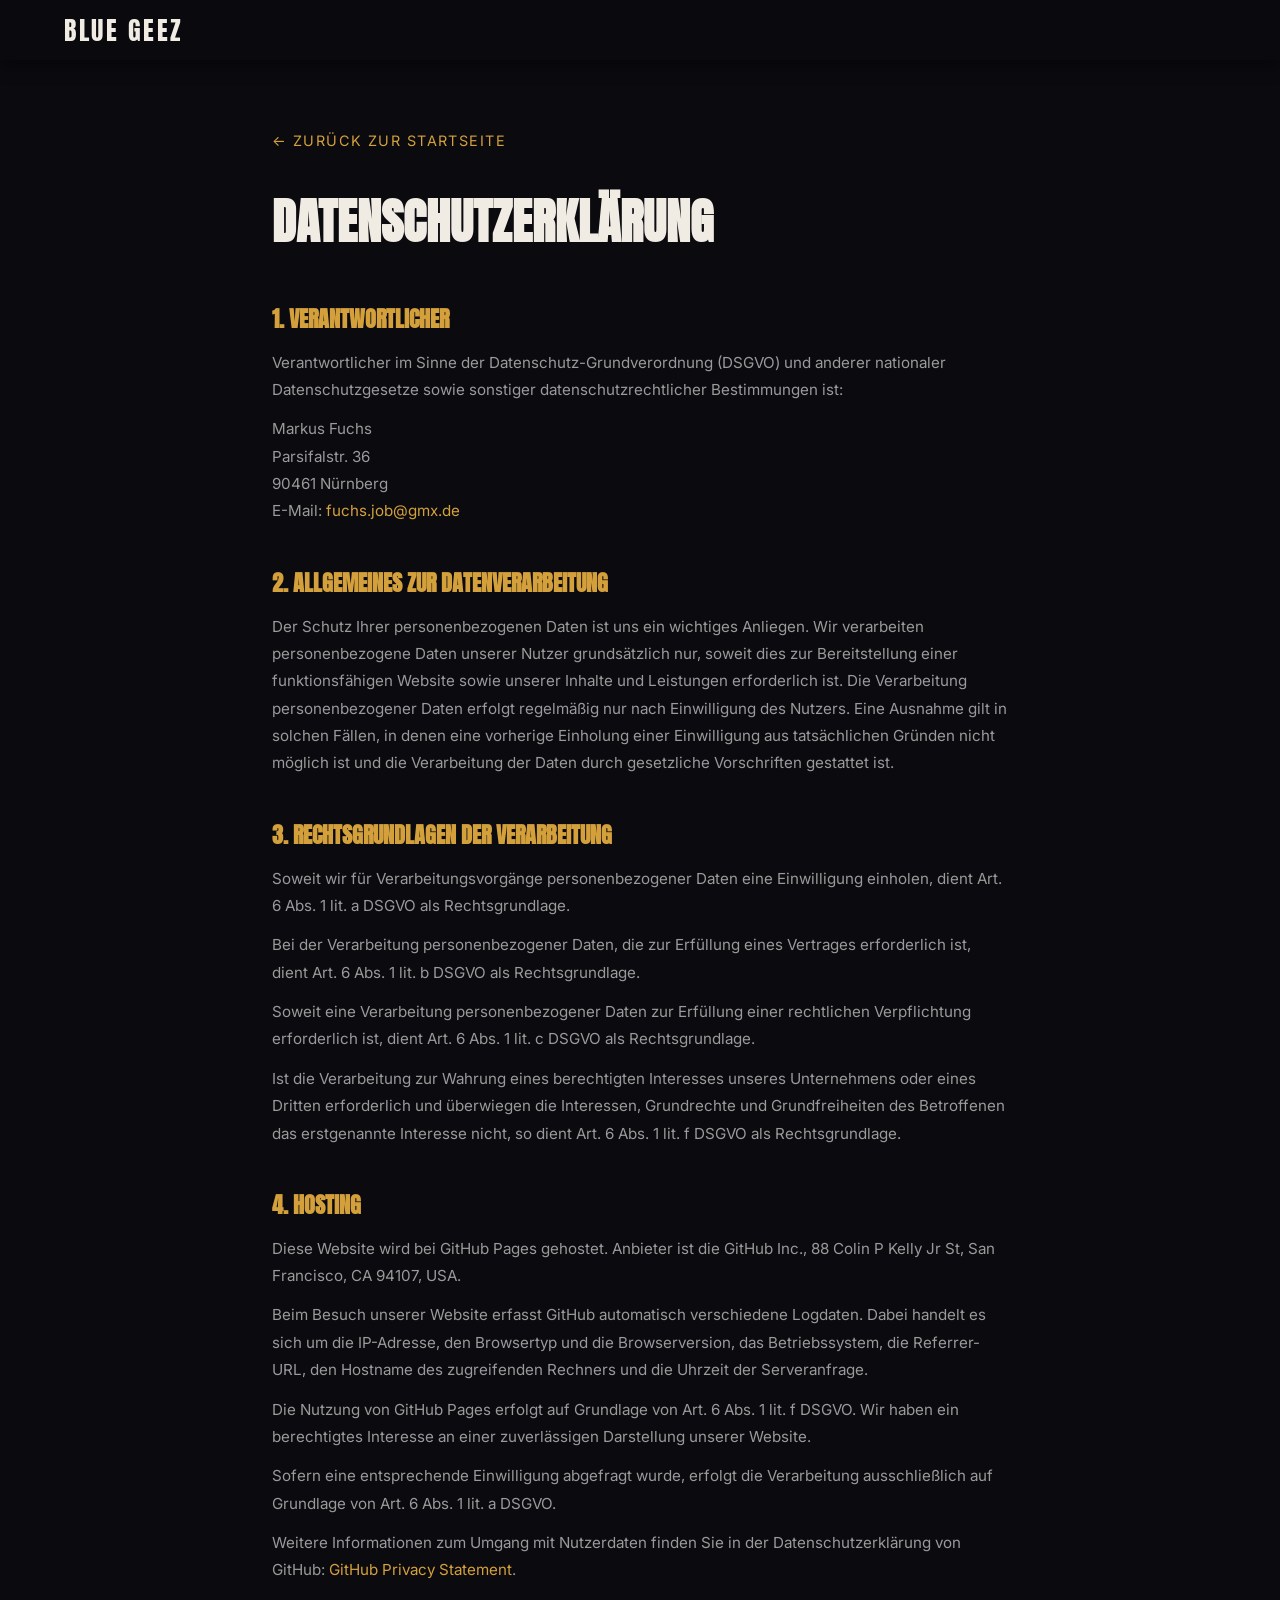
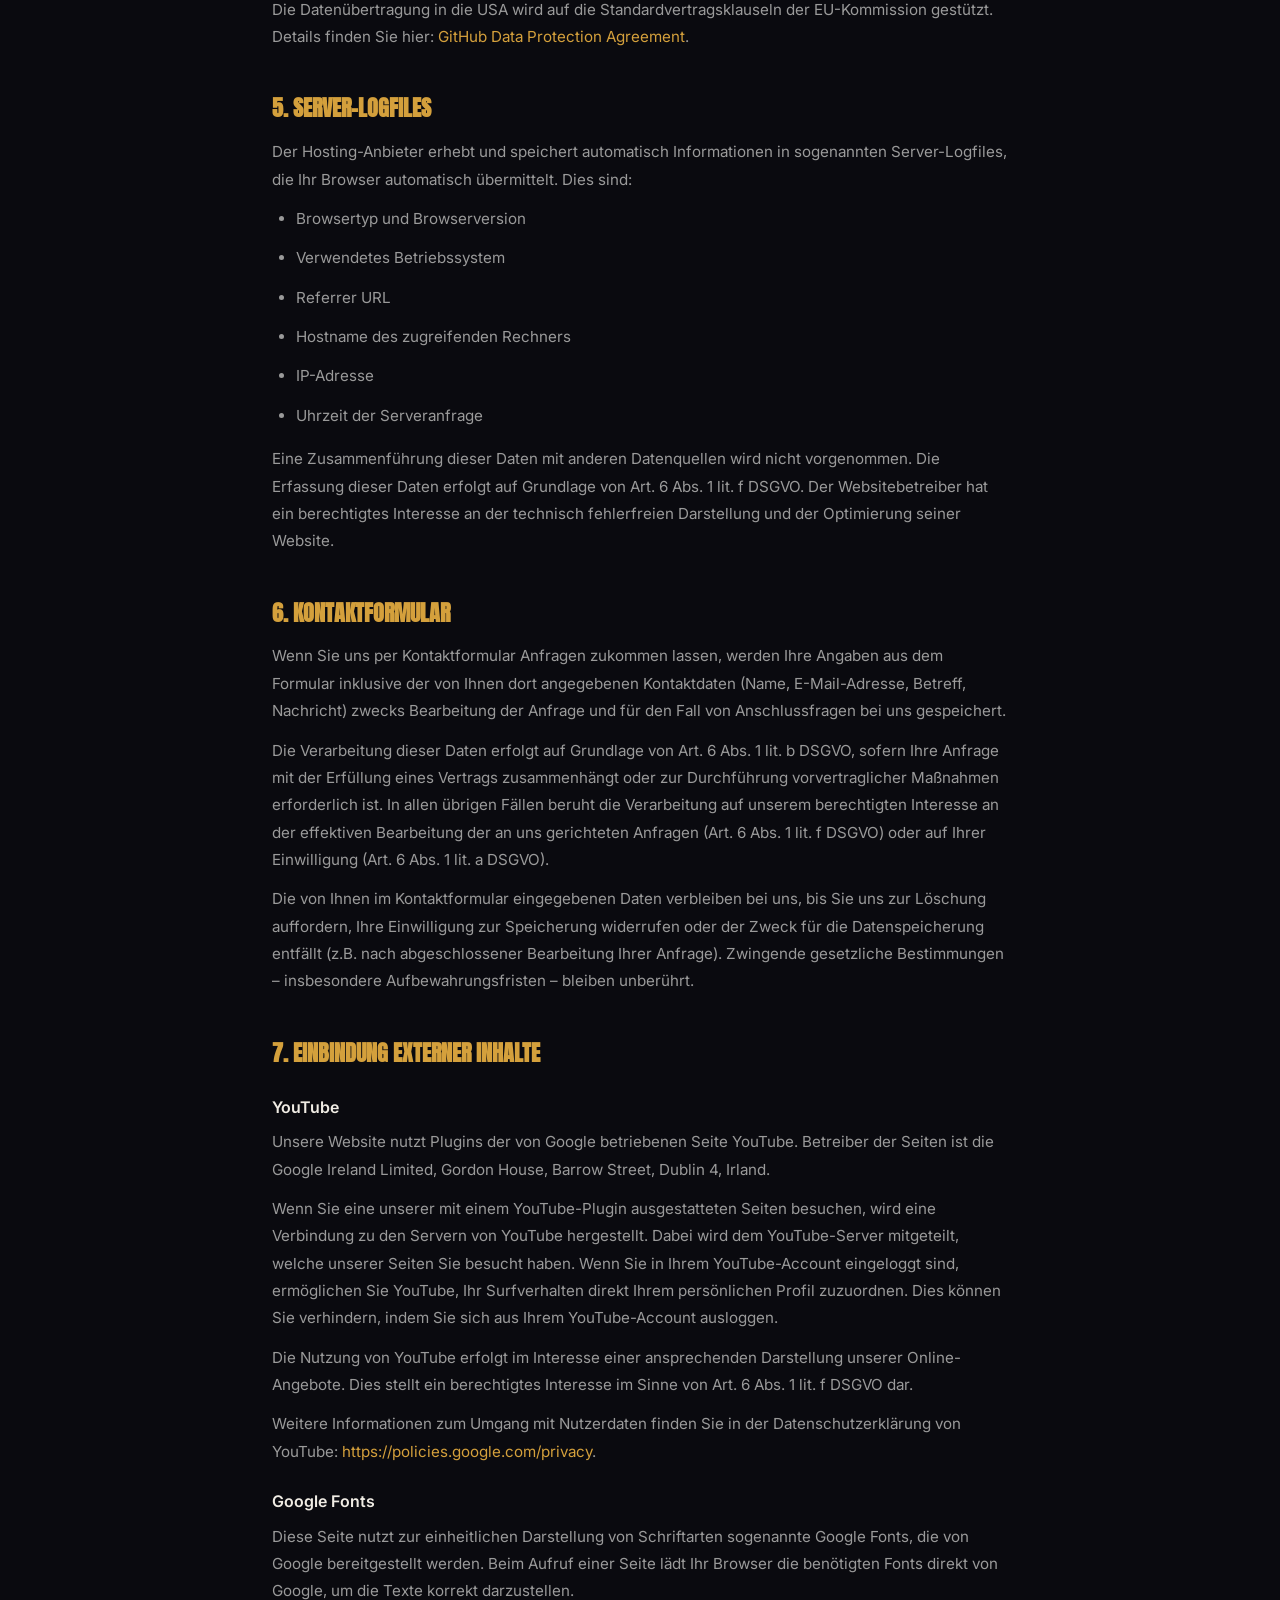
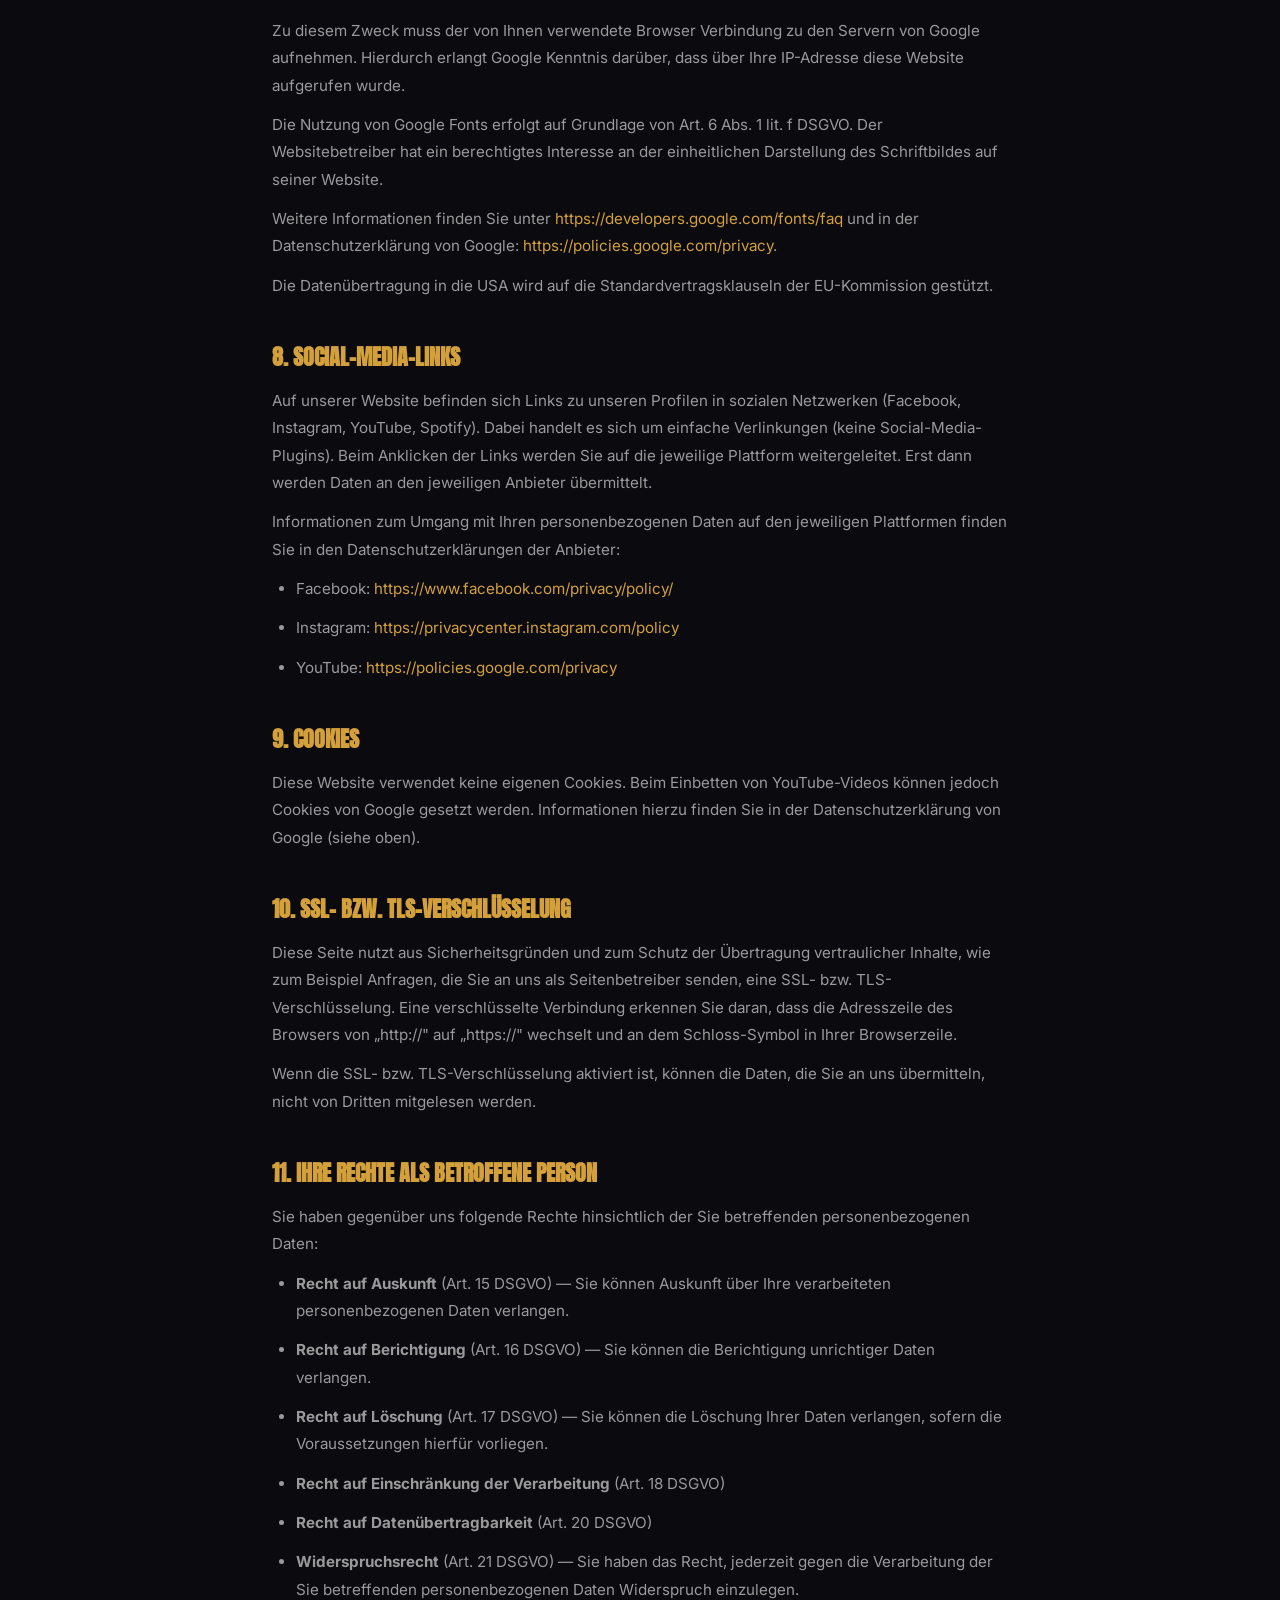
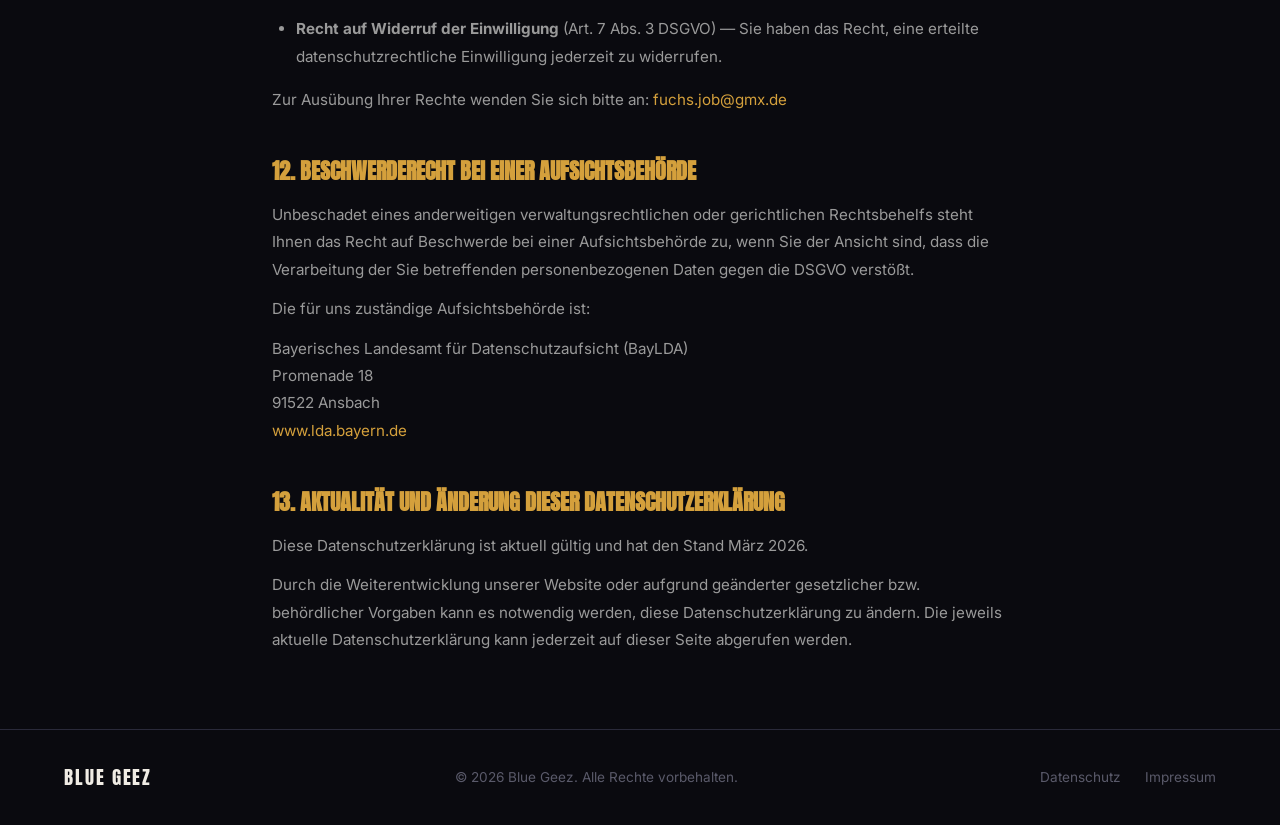
==== datenschutz.html @ 655c5ae4 "Blue Geez - Band Website" ====
<!DOCTYPE html>
<html lang="de">
<head>
  <meta charset="UTF-8">
  <meta name="viewport" content="width=device-width, initial-scale=1.0">
  <title>Datenschutzerklärung — Blue Geez</title>
  <meta name="robots" content="noindex, nofollow">
  <link rel="preconnect" href="https://fonts.googleapis.com">
  <link rel="preconnect" href="https://fonts.gstatic.com" crossorigin>
  <link href="https://fonts.googleapis.com/css2?family=Anton&family=Inter:wght@400;500;600&display=swap" rel="stylesheet">
  <link rel="stylesheet" href="styles.css">
  <style>
    .legal-content { max-width: 800px; margin: 0 auto; padding: 8rem 2rem 4rem; }
    .legal-content h1 { font-family: var(--font-display); font-size: 3rem; text-transform: uppercase; margin-bottom: 2rem; }
    .legal-content h2 { font-family: var(--font-display); font-size: 1.4rem; text-transform: uppercase; margin-top: 2.5rem; margin-bottom: 0.75rem; color: var(--accent); }
    .legal-content h3 { font-size: 1rem; font-weight: 600; margin-top: 1.5rem; margin-bottom: 0.5rem; }
    .legal-content p, .legal-content li { color: var(--text-secondary); line-height: 1.8; margin-bottom: 0.75rem; font-size: 0.95rem; }
    .legal-content a { color: var(--accent); }
    .legal-content ul { padding-left: 1.5rem; margin-bottom: 1rem; }
    .legal-back { display: inline-block; margin-bottom: 2rem; color: var(--text-secondary); font-size: 0.9rem; text-transform: uppercase; letter-spacing: 0.1em; }
    .legal-back:hover { color: var(--accent); }
  </style>
</head>
<body>

  <nav id="navbar" class="scrolled">
    <div class="nav-container">
      <a href="index.html#hero" class="nav-logo">BLUE GEEZ</a>
    </div>
  </nav>

  <div class="legal-content">
    <a href="index.html" class="legal-back">&larr; Zurück zur Startseite</a>

    <h1>Datenschutzerklärung</h1>

    <!-- 1. Verantwortlicher -->
    <h2>1. Verantwortlicher</h2>
    <p>Verantwortlicher im Sinne der Datenschutz-Grundverordnung (DSGVO) und anderer nationaler Datenschutzgesetze sowie sonstiger datenschutzrechtlicher Bestimmungen ist:</p>
    <p>
      Markus Fuchs<br>
      Parsifalstr. 36<br>
      90461 Nürnberg<br>
      E-Mail: <a href="mailto:fuchs.job@gmx.de">fuchs.job@gmx.de</a>
    </p>

    <!-- 2. Allgemeines zur Datenverarbeitung -->
    <h2>2. Allgemeines zur Datenverarbeitung</h2>
    <p>Der Schutz Ihrer personenbezogenen Daten ist uns ein wichtiges Anliegen. Wir verarbeiten personenbezogene Daten unserer Nutzer grundsätzlich nur, soweit dies zur Bereitstellung einer funktionsfähigen Website sowie unserer Inhalte und Leistungen erforderlich ist. Die Verarbeitung personenbezogener Daten erfolgt regelmäßig nur nach Einwilligung des Nutzers. Eine Ausnahme gilt in solchen Fällen, in denen eine vorherige Einholung einer Einwilligung aus tatsächlichen Gründen nicht möglich ist und die Verarbeitung der Daten durch gesetzliche Vorschriften gestattet ist.</p>

    <!-- 3. Rechtsgrundlagen -->
    <h2>3. Rechtsgrundlagen der Verarbeitung</h2>
    <p>Soweit wir für Verarbeitungsvorgänge personenbezogener Daten eine Einwilligung einholen, dient Art. 6 Abs. 1 lit. a DSGVO als Rechtsgrundlage.</p>
    <p>Bei der Verarbeitung personenbezogener Daten, die zur Erfüllung eines Vertrages erforderlich ist, dient Art. 6 Abs. 1 lit. b DSGVO als Rechtsgrundlage.</p>
    <p>Soweit eine Verarbeitung personenbezogener Daten zur Erfüllung einer rechtlichen Verpflichtung erforderlich ist, dient Art. 6 Abs. 1 lit. c DSGVO als Rechtsgrundlage.</p>
    <p>Ist die Verarbeitung zur Wahrung eines berechtigten Interesses unseres Unternehmens oder eines Dritten erforderlich und überwiegen die Interessen, Grundrechte und Grundfreiheiten des Betroffenen das erstgenannte Interesse nicht, so dient Art. 6 Abs. 1 lit. f DSGVO als Rechtsgrundlage.</p>

    <!-- 4. Hosting -->
    <h2>4. Hosting</h2>
    <p>Diese Website wird bei GitHub Pages gehostet. Anbieter ist die GitHub Inc., 88 Colin P Kelly Jr St, San Francisco, CA 94107, USA.</p>
    <p>Beim Besuch unserer Website erfasst GitHub automatisch verschiedene Logdaten. Dabei handelt es sich um die IP-Adresse, den Browsertyp und die Browserversion, das Betriebssystem, die Referrer-URL, den Hostname des zugreifenden Rechners und die Uhrzeit der Serveranfrage.</p>
    <p>Die Nutzung von GitHub Pages erfolgt auf Grundlage von Art. 6 Abs. 1 lit. f DSGVO. Wir haben ein berechtigtes Interesse an einer zuverlässigen Darstellung unserer Website.</p>
    <p>Sofern eine entsprechende Einwilligung abgefragt wurde, erfolgt die Verarbeitung ausschließlich auf Grundlage von Art. 6 Abs. 1 lit. a DSGVO.</p>
    <p>Weitere Informationen zum Umgang mit Nutzerdaten finden Sie in der Datenschutzerklärung von GitHub: <a href="https://docs.github.com/de/site-policy/privacy-policies/github-general-privacy-statement" target="_blank" rel="noopener">GitHub Privacy Statement</a>.</p>
    <p>Die Datenübertragung in die USA wird auf die Standardvertragsklauseln der EU-Kommission gestützt. Details finden Sie hier: <a href="https://docs.github.com/de/site-policy/privacy-policies/github-data-protection-agreement" target="_blank" rel="noopener">GitHub Data Protection Agreement</a>.</p>

    <!-- 5. Zugriffsdaten / Server-Logfiles -->
    <h2>5. Server-Logfiles</h2>
    <p>Der Hosting-Anbieter erhebt und speichert automatisch Informationen in sogenannten Server-Logfiles, die Ihr Browser automatisch übermittelt. Dies sind:</p>
    <ul>
      <li>Browsertyp und Browserversion</li>
      <li>Verwendetes Betriebssystem</li>
      <li>Referrer URL</li>
      <li>Hostname des zugreifenden Rechners</li>
      <li>IP-Adresse</li>
      <li>Uhrzeit der Serveranfrage</li>
    </ul>
    <p>Eine Zusammenführung dieser Daten mit anderen Datenquellen wird nicht vorgenommen. Die Erfassung dieser Daten erfolgt auf Grundlage von Art. 6 Abs. 1 lit. f DSGVO. Der Websitebetreiber hat ein berechtigtes Interesse an der technisch fehlerfreien Darstellung und der Optimierung seiner Website.</p>

    <!-- 6. Kontaktformular -->
    <h2>6. Kontaktformular</h2>
    <p>Wenn Sie uns per Kontaktformular Anfragen zukommen lassen, werden Ihre Angaben aus dem Formular inklusive der von Ihnen dort angegebenen Kontaktdaten (Name, E-Mail-Adresse, Betreff, Nachricht) zwecks Bearbeitung der Anfrage und für den Fall von Anschlussfragen bei uns gespeichert.</p>
    <p>Die Verarbeitung dieser Daten erfolgt auf Grundlage von Art. 6 Abs. 1 lit. b DSGVO, sofern Ihre Anfrage mit der Erfüllung eines Vertrags zusammenhängt oder zur Durchführung vorvertraglicher Maßnahmen erforderlich ist. In allen übrigen Fällen beruht die Verarbeitung auf unserem berechtigten Interesse an der effektiven Bearbeitung der an uns gerichteten Anfragen (Art. 6 Abs. 1 lit. f DSGVO) oder auf Ihrer Einwilligung (Art. 6 Abs. 1 lit. a DSGVO).</p>
    <p>Die von Ihnen im Kontaktformular eingegebenen Daten verbleiben bei uns, bis Sie uns zur Löschung auffordern, Ihre Einwilligung zur Speicherung widerrufen oder der Zweck für die Datenspeicherung entfällt (z.B. nach abgeschlossener Bearbeitung Ihrer Anfrage). Zwingende gesetzliche Bestimmungen – insbesondere Aufbewahrungsfristen – bleiben unberührt.</p>

    <!-- 7. Externe Inhalte -->
    <h2>7. Einbindung externer Inhalte</h2>

    <h3>YouTube</h3>
    <p>Unsere Website nutzt Plugins der von Google betriebenen Seite YouTube. Betreiber der Seiten ist die Google Ireland Limited, Gordon House, Barrow Street, Dublin 4, Irland.</p>
    <p>Wenn Sie eine unserer mit einem YouTube-Plugin ausgestatteten Seiten besuchen, wird eine Verbindung zu den Servern von YouTube hergestellt. Dabei wird dem YouTube-Server mitgeteilt, welche unserer Seiten Sie besucht haben. Wenn Sie in Ihrem YouTube-Account eingeloggt sind, ermöglichen Sie YouTube, Ihr Surfverhalten direkt Ihrem persönlichen Profil zuzuordnen. Dies können Sie verhindern, indem Sie sich aus Ihrem YouTube-Account ausloggen.</p>
    <p>Die Nutzung von YouTube erfolgt im Interesse einer ansprechenden Darstellung unserer Online-Angebote. Dies stellt ein berechtigtes Interesse im Sinne von Art. 6 Abs. 1 lit. f DSGVO dar.</p>
    <p>Weitere Informationen zum Umgang mit Nutzerdaten finden Sie in der Datenschutzerklärung von YouTube: <a href="https://policies.google.com/privacy" target="_blank" rel="noopener">https://policies.google.com/privacy</a>.</p>

    <h3>Google Fonts</h3>
    <p>Diese Seite nutzt zur einheitlichen Darstellung von Schriftarten sogenannte Google Fonts, die von Google bereitgestellt werden. Beim Aufruf einer Seite lädt Ihr Browser die benötigten Fonts direkt von Google, um die Texte korrekt darzustellen.</p>
    <p>Zu diesem Zweck muss der von Ihnen verwendete Browser Verbindung zu den Servern von Google aufnehmen. Hierdurch erlangt Google Kenntnis darüber, dass über Ihre IP-Adresse diese Website aufgerufen wurde.</p>
    <p>Die Nutzung von Google Fonts erfolgt auf Grundlage von Art. 6 Abs. 1 lit. f DSGVO. Der Websitebetreiber hat ein berechtigtes Interesse an der einheitlichen Darstellung des Schriftbildes auf seiner Website.</p>
    <p>Weitere Informationen finden Sie unter <a href="https://developers.google.com/fonts/faq" target="_blank" rel="noopener">https://developers.google.com/fonts/faq</a> und in der Datenschutzerklärung von Google: <a href="https://policies.google.com/privacy" target="_blank" rel="noopener">https://policies.google.com/privacy</a>.</p>
    <p>Die Datenübertragung in die USA wird auf die Standardvertragsklauseln der EU-Kommission gestützt.</p>

    <!-- 8. Social Media Links -->
    <h2>8. Social-Media-Links</h2>
    <p>Auf unserer Website befinden sich Links zu unseren Profilen in sozialen Netzwerken (Facebook, Instagram, YouTube, Spotify). Dabei handelt es sich um einfache Verlinkungen (keine Social-Media-Plugins). Beim Anklicken der Links werden Sie auf die jeweilige Plattform weitergeleitet. Erst dann werden Daten an den jeweiligen Anbieter übermittelt.</p>
    <p>Informationen zum Umgang mit Ihren personenbezogenen Daten auf den jeweiligen Plattformen finden Sie in den Datenschutzerklärungen der Anbieter:</p>
    <ul>
      <li>Facebook: <a href="https://www.facebook.com/privacy/policy/" target="_blank" rel="noopener">https://www.facebook.com/privacy/policy/</a></li>
      <li>Instagram: <a href="https://privacycenter.instagram.com/policy" target="_blank" rel="noopener">https://privacycenter.instagram.com/policy</a></li>
      <li>YouTube: <a href="https://policies.google.com/privacy" target="_blank" rel="noopener">https://policies.google.com/privacy</a></li>

    </ul>

    <!-- 9. Cookies -->
    <h2>9. Cookies</h2>
    <p>Diese Website verwendet keine eigenen Cookies. Beim Einbetten von YouTube-Videos können jedoch Cookies von Google gesetzt werden. Informationen hierzu finden Sie in der Datenschutzerklärung von Google (siehe oben).</p>

    <!-- 10. SSL/TLS-Verschlüsselung -->
    <h2>10. SSL- bzw. TLS-Verschlüsselung</h2>
    <p>Diese Seite nutzt aus Sicherheitsgründen und zum Schutz der Übertragung vertraulicher Inhalte, wie zum Beispiel Anfragen, die Sie an uns als Seitenbetreiber senden, eine SSL- bzw. TLS-Verschlüsselung. Eine verschlüsselte Verbindung erkennen Sie daran, dass die Adresszeile des Browsers von „http://" auf „https://" wechselt und an dem Schloss-Symbol in Ihrer Browserzeile.</p>
    <p>Wenn die SSL- bzw. TLS-Verschlüsselung aktiviert ist, können die Daten, die Sie an uns übermitteln, nicht von Dritten mitgelesen werden.</p>

    <!-- 11. Betroffenenrechte -->
    <h2>11. Ihre Rechte als betroffene Person</h2>
    <p>Sie haben gegenüber uns folgende Rechte hinsichtlich der Sie betreffenden personenbezogenen Daten:</p>
    <ul>
      <li><strong>Recht auf Auskunft</strong> (Art. 15 DSGVO) — Sie können Auskunft über Ihre verarbeiteten personenbezogenen Daten verlangen.</li>
      <li><strong>Recht auf Berichtigung</strong> (Art. 16 DSGVO) — Sie können die Berichtigung unrichtiger Daten verlangen.</li>
      <li><strong>Recht auf Löschung</strong> (Art. 17 DSGVO) — Sie können die Löschung Ihrer Daten verlangen, sofern die Voraussetzungen hierfür vorliegen.</li>
      <li><strong>Recht auf Einschränkung der Verarbeitung</strong> (Art. 18 DSGVO)</li>
      <li><strong>Recht auf Datenübertragbarkeit</strong> (Art. 20 DSGVO)</li>
      <li><strong>Widerspruchsrecht</strong> (Art. 21 DSGVO) — Sie haben das Recht, jederzeit gegen die Verarbeitung der Sie betreffenden personenbezogenen Daten Widerspruch einzulegen.</li>
      <li><strong>Recht auf Widerruf der Einwilligung</strong> (Art. 7 Abs. 3 DSGVO) — Sie haben das Recht, eine erteilte datenschutzrechtliche Einwilligung jederzeit zu widerrufen.</li>
    </ul>
    <p>Zur Ausübung Ihrer Rechte wenden Sie sich bitte an: <a href="mailto:fuchs.job@gmx.de">fuchs.job@gmx.de</a></p>

    <!-- 12. Beschwerderecht -->
    <h2>12. Beschwerderecht bei einer Aufsichtsbehörde</h2>
    <p>Unbeschadet eines anderweitigen verwaltungsrechtlichen oder gerichtlichen Rechtsbehelfs steht Ihnen das Recht auf Beschwerde bei einer Aufsichtsbehörde zu, wenn Sie der Ansicht sind, dass die Verarbeitung der Sie betreffenden personenbezogenen Daten gegen die DSGVO verstößt.</p>
    <p>Die für uns zuständige Aufsichtsbehörde ist:</p>
    <p>
      Bayerisches Landesamt für Datenschutzaufsicht (BayLDA)<br>
      Promenade 18<br>
      91522 Ansbach<br>
      <a href="https://www.lda.bayern.de" target="_blank" rel="noopener">www.lda.bayern.de</a>
    </p>

    <!-- 13. Aktualität -->
    <h2>13. Aktualität und Änderung dieser Datenschutzerklärung</h2>
    <p>Diese Datenschutzerklärung ist aktuell gültig und hat den Stand März 2026.</p>
    <p>Durch die Weiterentwicklung unserer Website oder aufgrund geänderter gesetzlicher bzw. behördlicher Vorgaben kann es notwendig werden, diese Datenschutzerklärung zu ändern. Die jeweils aktuelle Datenschutzerklärung kann jederzeit auf dieser Seite abgerufen werden.</p>
  </div>

  <footer id="footer">
    <div class="container">
      <div class="footer-content">
        <p class="footer-logo">BLUE GEEZ</p>
        <p class="footer-copy">&copy; 2026 Blue Geez. Alle Rechte vorbehalten.</p>
        <div class="footer-links">
          <a href="datenschutz.html">Datenschutz</a>
          <a href="impressum.html">Impressum</a>
        </div>
      </div>
    </div>
  </footer>

</body>
</html>
---- styles.css ----
/* ============================================
   BLUE GEEZ — Band Website Styles
   Indie Punk Rock Blues Aesthetic
   ============================================ */

/* ---------- CSS Custom Properties ---------- */
:root {
  --bg-primary: #0a0a0f;
  --bg-secondary: #111118;
  --bg-card: #16161f;
  --bg-card-hover: #1c1c28;
  --text-primary: #f0ece4;
  --text-secondary: #9a9a9a;
  --text-muted: #5a5a6a;
  --accent: #d4a03c;
  --accent-hover: #e8b44e;
  --accent-dark: #a67c2e;
  --red: #c0392b;
  --border: #2a2a3a;
  --font-display: 'Anton', sans-serif;
  --font-body: 'Inter', system-ui, sans-serif;
  --radius: 4px;
  --transition: 0.3s ease;
}

/* ---------- Reset & Base ---------- */
*,
*::before,
*::after {
  margin: 0;
  padding: 0;
  box-sizing: border-box;
}

html {
  scroll-behavior: smooth;
  scroll-padding-top: 70px;
}

body {
  font-family: var(--font-body);
  background: var(--bg-primary);
  color: var(--text-primary);
  line-height: 1.6;
  overflow-x: hidden;
  -webkit-font-smoothing: antialiased;
}

a {
  color: var(--accent);
  text-decoration: none;
  transition: color var(--transition);
}

a:hover {
  color: var(--accent-hover);
}

img {
  max-width: 100%;
  display: block;
}

.container {
  width: 90%;
  max-width: 1200px;
  margin: 0 auto;
}

/* ---------- Section Titles ---------- */
.section-title {
  font-family: var(--font-display);
  font-size: clamp(2.5rem, 6vw, 4rem);
  text-transform: uppercase;
  letter-spacing: 0.05em;
  margin-bottom: 0.25em;
  position: relative;
  display: inline-block;
}

.section-title::after {
  content: '';
  position: absolute;
  bottom: -4px;
  left: 0;
  width: 60px;
  height: 4px;
  background: var(--accent);
}

.section-subtitle {
  color: var(--text-secondary);
  font-size: 1.1rem;
  margin-bottom: 3rem;
}

section {
  padding: 6rem 0;
}

section:nth-child(even) {
  background: var(--bg-secondary);
}

/* ============================================
   NAVBAR
   ============================================ */
#navbar {
  position: fixed;
  top: 0;
  left: 0;
  width: 100%;
  z-index: 1000;
  padding: 1rem 0;
  transition: background var(--transition), padding var(--transition),
              box-shadow var(--transition);
}

#navbar.scrolled {
  background: rgba(10, 10, 15, 0.95);
  backdrop-filter: blur(10px);
  padding: 0.6rem 0;
  box-shadow: 0 2px 20px rgba(0, 0, 0, 0.5);
}

.nav-container {
  width: 90%;
  max-width: 1200px;
  margin: 0 auto;
  display: flex;
  align-items: center;
  justify-content: space-between;
}

.nav-logo {
  font-family: var(--font-display);
  font-size: 1.6rem;
  color: var(--text-primary) !important;
  letter-spacing: 0.1em;
  text-transform: uppercase;
}

.nav-logo:hover {
  color: var(--accent) !important;
}

.nav-links {
  display: flex;
  list-style: none;
  gap: 2rem;
}

.nav-links a {
  color: var(--text-secondary);
  font-size: 0.9rem;
  font-weight: 500;
  text-transform: uppercase;
  letter-spacing: 0.1em;
  position: relative;
  padding: 0.25rem 0;
}

.nav-links a::after {
  content: '';
  position: absolute;
  bottom: 0;
  left: 0;
  width: 0;
  height: 2px;
  background: var(--accent);
  transition: width var(--transition);
}

.nav-links a:hover,
.nav-links a.active {
  color: var(--text-primary);
}

.nav-links a:hover::after,
.nav-links a.active::after {
  width: 100%;
}

/* Hamburger */
.nav-toggle {
  display: none;
  flex-direction: column;
  gap: 5px;
  background: none;
  border: none;
  cursor: pointer;
  padding: 4px;
}

.nav-toggle span {
  width: 28px;
  height: 2px;
  background: var(--text-primary);
  transition: all var(--transition);
  transform-origin: center;
}

.nav-toggle.active span:nth-child(1) {
  transform: rotate(45deg) translate(5px, 5px);
}

.nav-toggle.active span:nth-child(2) {
  opacity: 0;
}

.nav-toggle.active span:nth-child(3) {
  transform: rotate(-45deg) translate(5px, -5px);
}

/* ============================================
   HERO
   ============================================ */
#hero {
  position: relative;
  height: 100vh;
  min-height: 600px;
  display: flex;
  align-items: center;
  justify-content: center;
  text-align: center;
  overflow: hidden;
  background:
    url('pictures/hero.jpg') center center / cover no-repeat;
  padding: 0;
}

.hero-overlay {
  position: absolute;
  inset: 0;
  background:
    linear-gradient(to bottom, rgba(10, 10, 15, 0.55), rgba(10, 10, 15, 0.75)),
    repeating-linear-gradient(
      0deg,
      transparent,
      transparent 2px,
      rgba(0, 0, 0, 0.05) 2px,
      rgba(0, 0, 0, 0.05) 4px
    );
  pointer-events: none;
}

.hero-content {
  position: relative;
  z-index: 1;
}

.hero-title {
  font-family: var(--font-display);
  font-size: clamp(5rem, 15vw, 12rem);
  line-height: 0.9;
  text-transform: uppercase;
  letter-spacing: 0.05em;
  margin-bottom: 1rem;
}

.hero-title span {
  color: var(--accent);
  display: block;
}

.hero-tagline {
  font-size: clamp(1rem, 2.5vw, 1.4rem);
  color: var(--text-secondary);
  letter-spacing: 0.3em;
  text-transform: uppercase;
  margin-bottom: 2.5rem;
}

.hero-cta {
  display: flex;
  gap: 1rem;
  justify-content: center;
  flex-wrap: wrap;
}

.hero-scroll-indicator {
  position: absolute;
  bottom: 2rem;
  left: 50%;
  transform: translateX(-50%);
  display: flex;
  flex-direction: column;
  align-items: center;
  gap: 0.5rem;
  color: var(--text-muted);
  font-size: 0.75rem;
  letter-spacing: 0.2em;
  text-transform: uppercase;
  animation: fadeInUp 1s ease 1s both;
}

.scroll-arrow {
  width: 1px;
  height: 40px;
  background: linear-gradient(to bottom, var(--accent), transparent);
  animation: scrollPulse 2s ease infinite;
}

@keyframes scrollPulse {
  0%, 100% { opacity: 0.3; transform: scaleY(0.6); }
  50% { opacity: 1; transform: scaleY(1); }
}

@keyframes fadeInUp {
  from { opacity: 0; transform: translateX(-50%) translateY(20px); }
  to { opacity: 1; transform: translateX(-50%) translateY(0); }
}

/* ---------- Buttons ---------- */
.btn {
  display: inline-block;
  padding: 0.85rem 2.2rem;
  font-family: var(--font-body);
  font-size: 0.9rem;
  font-weight: 600;
  text-transform: uppercase;
  letter-spacing: 0.1em;
  border: 2px solid transparent;
  border-radius: var(--radius);
  cursor: pointer;
  transition: all var(--transition);
}

.btn-primary {
  background: var(--accent);
  color: var(--bg-primary);
  border-color: var(--accent);
}

.btn-primary:hover {
  background: var(--accent-hover);
  border-color: var(--accent-hover);
  color: var(--bg-primary);
  transform: translateY(-2px);
  box-shadow: 0 6px 20px rgba(212, 160, 60, 0.3);
}

.btn-outline {
  background: transparent;
  color: var(--text-primary);
  border-color: var(--text-secondary);
}

.btn-outline:hover {
  border-color: var(--accent);
  color: var(--accent);
  transform: translateY(-2px);
}

.btn-small {
  padding: 0.5rem 1.5rem;
  font-size: 0.8rem;
  background: transparent;
  color: var(--accent);
  border: 1px solid var(--accent);
}

.btn-small:hover {
  background: var(--accent);
  color: var(--bg-primary);
}

/* ============================================
   ABOUT
   ============================================ */
.about-grid {
  display: grid;
  grid-template-columns: 1fr 1.5fr;
  gap: 4rem;
  align-items: start;
  margin-top: 2rem;
}

.about-image {
  position: relative;
}

.about-photo {
  width: 100%;
  border-radius: var(--radius);
  border: 2px solid var(--border);
  object-fit: cover;
}

.about-lead {
  font-size: 1.3rem;
  font-weight: 600;
  color: var(--accent);
  margin-bottom: 1.5rem;
  line-height: 1.4;
}

.about-text p {
  color: var(--text-secondary);
  margin-bottom: 1rem;
  font-size: 1.05rem;
}

.about-stats {
  display: flex;
  gap: 2.5rem;
  margin-top: 2rem;
  padding-top: 2rem;
  border-top: 1px solid var(--border);
}

.stat-number {
  font-family: var(--font-display);
  font-size: 2rem;
  color: var(--accent);
  display: block;
}

.stat-label {
  font-size: 0.85rem;
  color: var(--text-muted);
  text-transform: uppercase;
  letter-spacing: 0.05em;
}

/* ============================================
   BAND MEMBERS
   ============================================ */
.members-grid {
  display: grid;
  grid-template-columns: repeat(3, 1fr);
  gap: 2rem;
  margin-top: 2rem;
}

.member-card {
  text-align: center;
  transition: transform var(--transition);
}

.member-card:hover {
  transform: translateY(-6px);
}

.member-photo {
  width: 100%;
  aspect-ratio: 3/4;
  overflow: hidden;
  border-radius: var(--radius);
  border: 2px solid var(--border);
  margin-bottom: 1rem;
  transition: border-color var(--transition);
}

.member-card:hover .member-photo {
  border-color: var(--accent);
}

.member-photo img {
  width: 100%;
  height: 100%;
  object-fit: cover;
  transition: transform 0.5s ease, filter var(--transition);
}

.member-card:hover .member-photo img {
  transform: scale(1.05);
  filter: brightness(1.1);
}

.member-name {
  font-family: var(--font-display);
  font-size: 1.3rem;
  text-transform: uppercase;
  letter-spacing: 0.05em;
}

.member-role {
  color: var(--accent);
  font-size: 0.85rem;
  text-transform: uppercase;
  letter-spacing: 0.1em;
  margin-top: 0.25rem;
  font-weight: 600;
}

.member-desc {
  color: var(--text-secondary);
  font-size: 0.9rem;
  line-height: 1.5;
  margin-top: 0.75rem;
}

/* ============================================
   MUSIC
   ============================================ */

/* --- YouTube Video Grid --- */
.video-grid {
  display: grid;
  grid-template-columns: repeat(auto-fit, minmax(400px, 1fr));
  gap: 2rem;
  margin-bottom: 3rem;
}

.video-card {
  background: var(--bg-card);
  border: 1px solid var(--border);
  border-radius: var(--radius);
  overflow: hidden;
  transition: transform var(--transition), box-shadow var(--transition);
}

.video-card:hover {
  transform: translateY(-4px);
  box-shadow: 0 10px 30px rgba(0, 0, 0, 0.4);
}

.video-wrapper {
  position: relative;
  padding-bottom: 56.25%; /* 16:9 */
  height: 0;
  overflow: hidden;
}

.video-wrapper iframe {
  position: absolute;
  top: 0;
  left: 0;
  width: 100%;
  height: 100%;
}

.music-subsection-title {
  font-family: var(--font-display);
  font-size: 1.6rem;
  text-transform: uppercase;
  letter-spacing: 0.05em;
  color: var(--text-secondary);
  margin-bottom: 1.5rem;
}

.music-grid {
  display: grid;
  grid-template-columns: repeat(auto-fit, minmax(280px, 1fr));
  gap: 2rem;
}

.album-card {
  background: var(--bg-card);
  border: 1px solid var(--border);
  border-radius: var(--radius);
  overflow: hidden;
  transition: transform var(--transition), box-shadow var(--transition);
}

.album-card:hover {
  transform: translateY(-6px);
  box-shadow: 0 12px 40px rgba(0, 0, 0, 0.4);
}

.album-art {
  position: relative;
  aspect-ratio: 1;
  overflow: hidden;
}

.album-placeholder {
  width: 100%;
  height: 100%;
  background: linear-gradient(135deg, #1a1a2e, #16213e);
  display: flex;
  align-items: center;
  justify-content: center;
}

.album-icon {
  font-size: 4rem;
  color: var(--accent);
  opacity: 0.4;
}

.album-overlay {
  position: absolute;
  inset: 0;
  background: rgba(10, 10, 15, 0.7);
  display: flex;
  align-items: center;
  justify-content: center;
  opacity: 0;
  transition: opacity var(--transition);
}

.album-card:hover .album-overlay {
  opacity: 1;
}

.play-btn {
  width: 60px;
  height: 60px;
  border-radius: 50%;
  background: var(--accent);
  border: none;
  color: var(--bg-primary);
  font-size: 1.5rem;
  cursor: pointer;
  display: flex;
  align-items: center;
  justify-content: center;
  transition: transform var(--transition);
  padding-left: 4px;
}

.play-btn:hover {
  transform: scale(1.1);
}

.album-title {
  font-family: var(--font-display);
  font-size: 1.3rem;
  padding: 1.2rem 1.2rem 0.2rem;
  text-transform: uppercase;
}

.album-year {
  color: var(--text-muted);
  font-size: 0.85rem;
  padding: 0 1.2rem;
}

.album-links {
  display: flex;
  gap: 1rem;
  padding: 1rem 1.2rem 1.2rem;
}

.album-link {
  font-size: 0.8rem;
  text-transform: uppercase;
  letter-spacing: 0.05em;
  color: var(--text-secondary);
  border-bottom: 1px solid transparent;
}

.album-link:hover {
  color: var(--accent);
  border-bottom-color: var(--accent);
}

/* ============================================
   TOUR DATES
   ============================================ */
.tour-list {
  max-width: 800px;
}

.tour-item {
  display: flex;
  align-items: center;
  gap: 2rem;
  padding: 1.5rem 0;
  border-bottom: 1px solid var(--border);
  transition: background var(--transition);
}

.tour-item:first-child {
  border-top: 1px solid var(--border);
}

.tour-item:hover {
  background: rgba(212, 160, 60, 0.03);
}

.tour-date {
  display: flex;
  flex-direction: column;
  align-items: center;
  min-width: 60px;
}

.tour-month {
  font-size: 0.75rem;
  font-weight: 600;
  color: var(--accent);
  text-transform: uppercase;
  letter-spacing: 0.1em;
}

.tour-day {
  font-family: var(--font-display);
  font-size: 2rem;
  line-height: 1;
}

.tour-info {
  flex: 1;
}

.tour-venue {
  font-size: 1.1rem;
  font-weight: 600;
}

.tour-location {
  color: var(--text-secondary);
  font-size: 0.9rem;
}

/* ============================================
   GALLERY
   ============================================ */
.gallery-grid {
  display: grid;
  grid-template-columns: repeat(4, 1fr);
  gap: 0.5rem;
}

.gallery-item {
  position: relative;
  overflow: hidden;
  border-radius: var(--radius);
  cursor: pointer;
  aspect-ratio: 4/3;
}

.gallery-wide {
  grid-column: span 2;
}

.gallery-item img {
  width: 100%;
  height: 100%;
  object-fit: cover;
  transition: transform 0.5s ease, filter var(--transition);
  display: block;
}

.gallery-item::after {
  content: '';
  position: absolute;
  inset: 0;
  background: linear-gradient(to top, rgba(10, 10, 15, 0.6), transparent 50%);
  pointer-events: none;
  transition: opacity var(--transition);
}

.gallery-item:hover img {
  transform: scale(1.05);
  filter: brightness(1.1);
}

.gallery-item:hover::after {
  opacity: 0.3;
}

/* ============================================
   CONTACT
   ============================================ */
.contact-grid {
  display: grid;
  grid-template-columns: 1.5fr 1fr;
  gap: 4rem;
  margin-top: 2rem;
}

.form-group {
  margin-bottom: 1.5rem;
}

.form-group label {
  display: block;
  font-size: 0.85rem;
  font-weight: 500;
  text-transform: uppercase;
  letter-spacing: 0.05em;
  margin-bottom: 0.5rem;
  color: var(--text-secondary);
}

.form-group input,
.form-group select,
.form-group textarea {
  width: 100%;
  padding: 0.85rem 1rem;
  background: var(--bg-card);
  border: 1px solid var(--border);
  border-radius: var(--radius);
  color: var(--text-primary);
  font-family: var(--font-body);
  font-size: 0.95rem;
  transition: border-color var(--transition);
}

.form-group input::placeholder,
.form-group textarea::placeholder {
  color: var(--text-muted);
}

.form-group input:focus,
.form-group select:focus,
.form-group textarea:focus {
  outline: none;
  border-color: var(--accent);
}

.form-group select {
  cursor: pointer;
  appearance: none;
  background-image: url("data:image/svg+xml,%3Csvg xmlns='http://www.w3.org/2000/svg' width='12' height='12' fill='%239a9a9a' viewBox='0 0 16 16'%3E%3Cpath d='M8 11L3 6h10z'/%3E%3C/svg%3E");
  background-repeat: no-repeat;
  background-position: right 1rem center;
}

.form-group select option {
  background: var(--bg-card);
}

.form-group textarea {
  resize: vertical;
  min-height: 120px;
}

.form-status {
  margin-top: 1rem;
  font-size: 0.9rem;
}

.form-status.success {
  color: #2ecc71;
}

.form-status.error {
  color: var(--red);
}

.contact-info {
  padding-top: 1rem;
}

.contact-detail {
  margin-bottom: 2rem;
}

.contact-detail h3 {
  font-family: var(--font-display);
  font-size: 1.2rem;
  text-transform: uppercase;
  margin-bottom: 0.5rem;
}

.contact-detail p {
  color: var(--text-secondary);
}

.social-links {
  display: flex;
  gap: 1rem;
  margin-top: 0.5rem;
}

.social-link {
  width: 42px;
  height: 42px;
  display: flex;
  align-items: center;
  justify-content: center;
  border: 1px solid var(--border);
  border-radius: 50%;
  color: var(--text-secondary);
  transition: all var(--transition);
}

.social-link svg {
  width: 18px;
  height: 18px;
}

.social-link:hover {
  color: var(--accent);
  border-color: var(--accent);
  background: rgba(212, 160, 60, 0.1);
  transform: translateY(-2px);
}

/* ============================================
   FOOTER
   ============================================ */
#footer {
  background: var(--bg-primary);
  padding: 2rem 0;
  border-top: 1px solid var(--border);
}

.footer-content {
  display: flex;
  align-items: center;
  justify-content: space-between;
  flex-wrap: wrap;
  gap: 1rem;
}

.footer-logo {
  font-family: var(--font-display);
  font-size: 1.2rem;
  letter-spacing: 0.1em;
}

.footer-copy {
  color: var(--text-muted);
  font-size: 0.85rem;
}

.footer-links {
  display: flex;
  gap: 1.5rem;
}

.footer-links a {
  color: var(--text-muted);
  font-size: 0.85rem;
}

.footer-links a:hover {
  color: var(--text-primary);
}

/* ============================================
   LIGHTBOX
   ============================================ */
.lightbox {
  position: fixed;
  inset: 0;
  z-index: 2000;
  background: rgba(0, 0, 0, 0.92);
  display: flex;
  align-items: center;
  justify-content: center;
  opacity: 0;
  visibility: hidden;
  transition: all var(--transition);
}

.lightbox.active {
  opacity: 1;
  visibility: visible;
}

.lightbox-close {
  position: absolute;
  top: 1.5rem;
  right: 1.5rem;
  background: none;
  border: none;
  color: var(--text-primary);
  font-size: 2.5rem;
  cursor: pointer;
  transition: color var(--transition);
  z-index: 2001;
}

.lightbox-close:hover {
  color: var(--accent);
}

.lightbox-content {
  max-width: 90vw;
  max-height: 85vh;
}

.lightbox-content img {
  max-width: 100%;
  max-height: 85vh;
  object-fit: contain;
}

.lightbox-nav {
  position: absolute;
  top: 50%;
  transform: translateY(-50%);
  background: rgba(0, 0, 0, 0.5);
  border: 1px solid rgba(255, 255, 255, 0.15);
  color: var(--text-primary);
  font-size: 2rem;
  width: 50px;
  height: 50px;
  border-radius: 50%;
  cursor: pointer;
  transition: all var(--transition);
  display: flex;
  align-items: center;
  justify-content: center;
  z-index: 2001;
}

.lightbox-nav:hover {
  background: rgba(212, 160, 60, 0.3);
  border-color: var(--accent);
  color: var(--accent);
}

.lightbox-prev {
  left: 1.5rem;
}

.lightbox-next {
  right: 1.5rem;
}

/* ============================================
   ANIMATIONS (scroll reveal)
   ============================================ */
.reveal {
  opacity: 0;
  transform: translateY(30px);
  transition: opacity 0.6s ease, transform 0.6s ease;
}

.reveal.visible {
  opacity: 1;
  transform: translateY(0);
}

/* ============================================
   RESPONSIVE
   ============================================ */
@media (max-width: 900px) {
  .about-grid {
    grid-template-columns: 1fr;
    gap: 2rem;
  }

  .about-image {
    max-width: 300px;
  }

  .contact-grid {
    grid-template-columns: 1fr;
    gap: 3rem;
  }

  .gallery-grid {
    grid-template-columns: repeat(3, 1fr);
  }

  .gallery-wide {
    grid-column: span 2;
  }

  .members-grid {
    grid-template-columns: repeat(2, 1fr);
    gap: 1.5rem;
  }

  .video-grid {
    grid-template-columns: 1fr;
  }
}

@media (max-width: 768px) {
  .nav-toggle {
    display: flex;
  }

  .nav-links {
    position: fixed;
    top: 0;
    right: -100%;
    width: 70%;
    max-width: 300px;
    height: 100vh;
    background: var(--bg-secondary);
    flex-direction: column;
    padding: 5rem 2rem 2rem;
    gap: 0;
    border-left: 1px solid var(--border);
    transition: right var(--transition);
  }

  .nav-links.open {
    right: 0;
  }

  .nav-links li {
    border-bottom: 1px solid var(--border);
  }

  .nav-links a {
    display: block;
    padding: 1rem 0;
    font-size: 1rem;
  }

  .tour-item {
    flex-wrap: wrap;
    gap: 1rem;
  }

  .tour-info {
    flex: 1 1 60%;
  }

  .about-stats {
    gap: 1.5rem;
  }

  section {
    padding: 4rem 0;
  }
}

@media (max-width: 500px) {
  .gallery-grid {
    grid-template-columns: repeat(2, 1fr);
  }

  .gallery-wide {
    grid-column: span 1;
  }

  .members-grid {
    grid-template-columns: repeat(2, 1fr);
    gap: 1rem;
  }

  .hero-cta {
    flex-direction: column;
    align-items: center;
  }

  .about-stats {
    flex-direction: column;
    gap: 1rem;
  }

  .footer-content {
    flex-direction: column;
    text-align: center;
  }
}
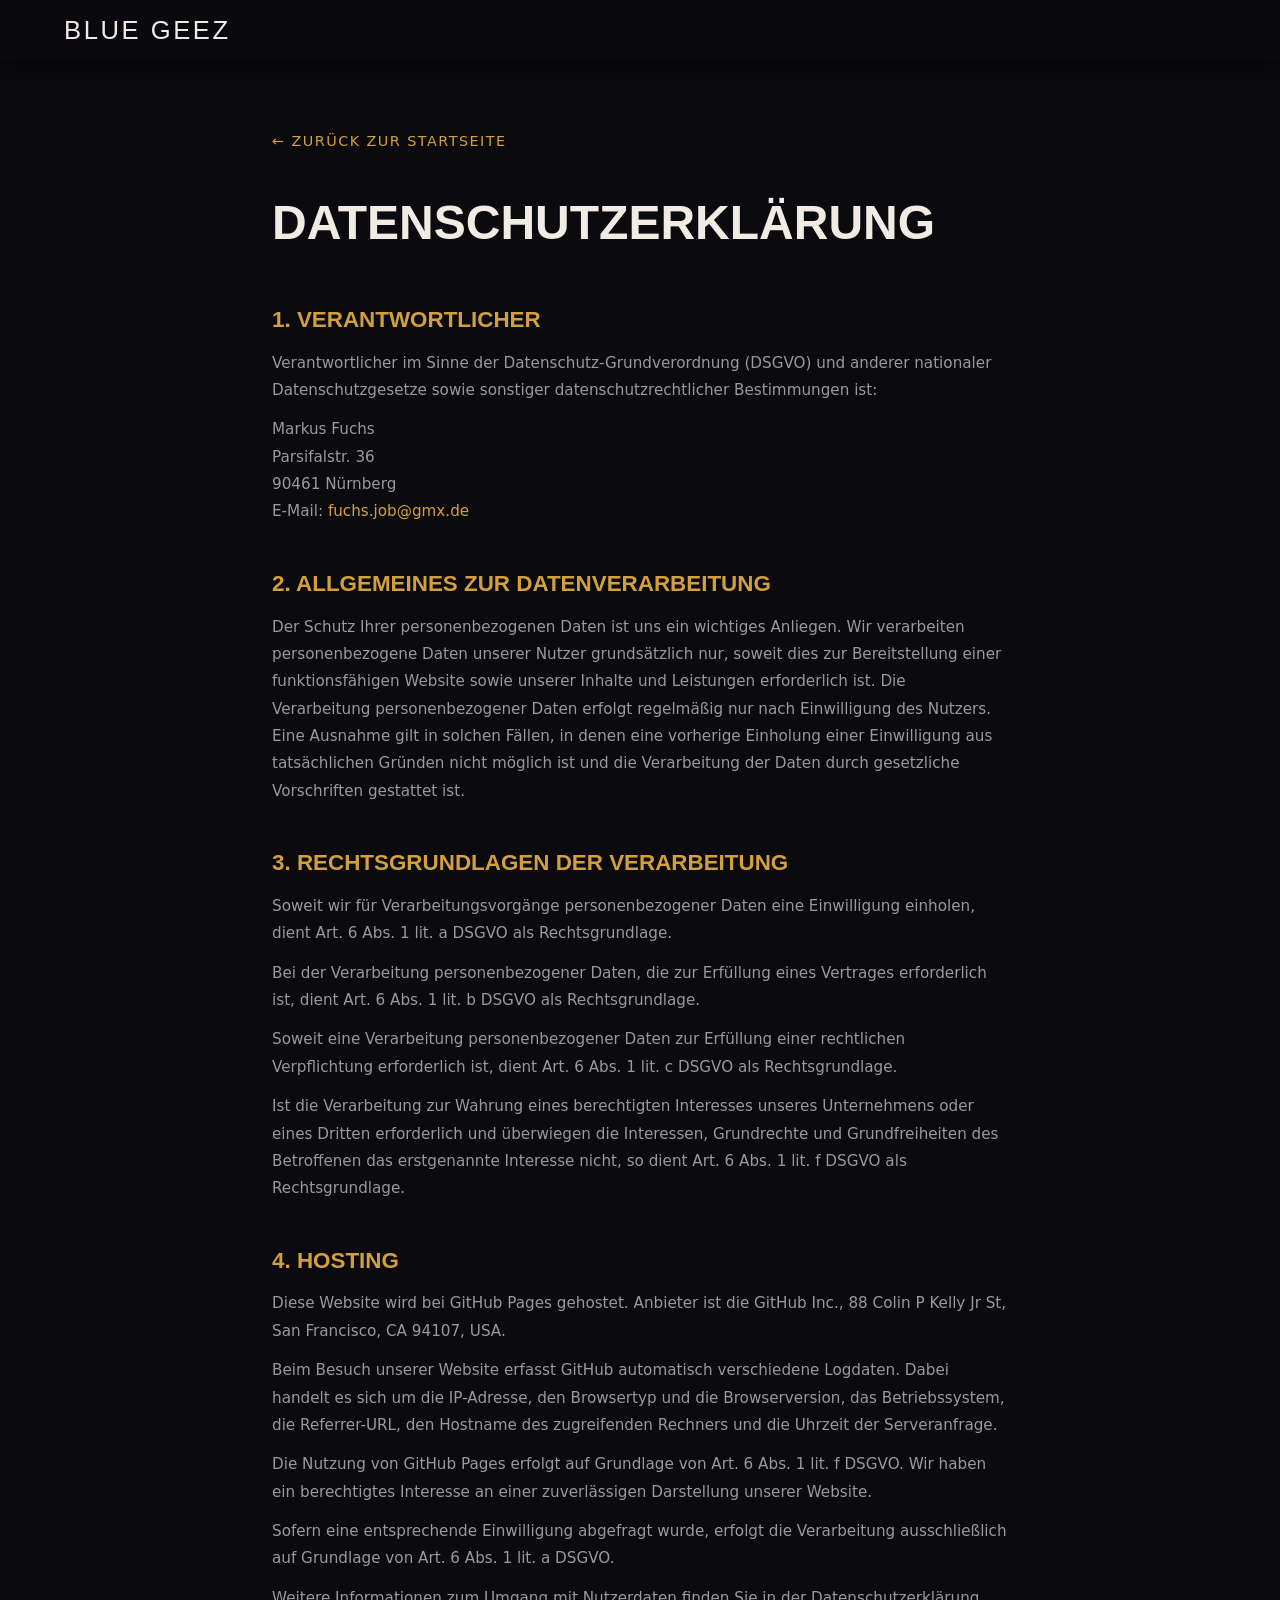
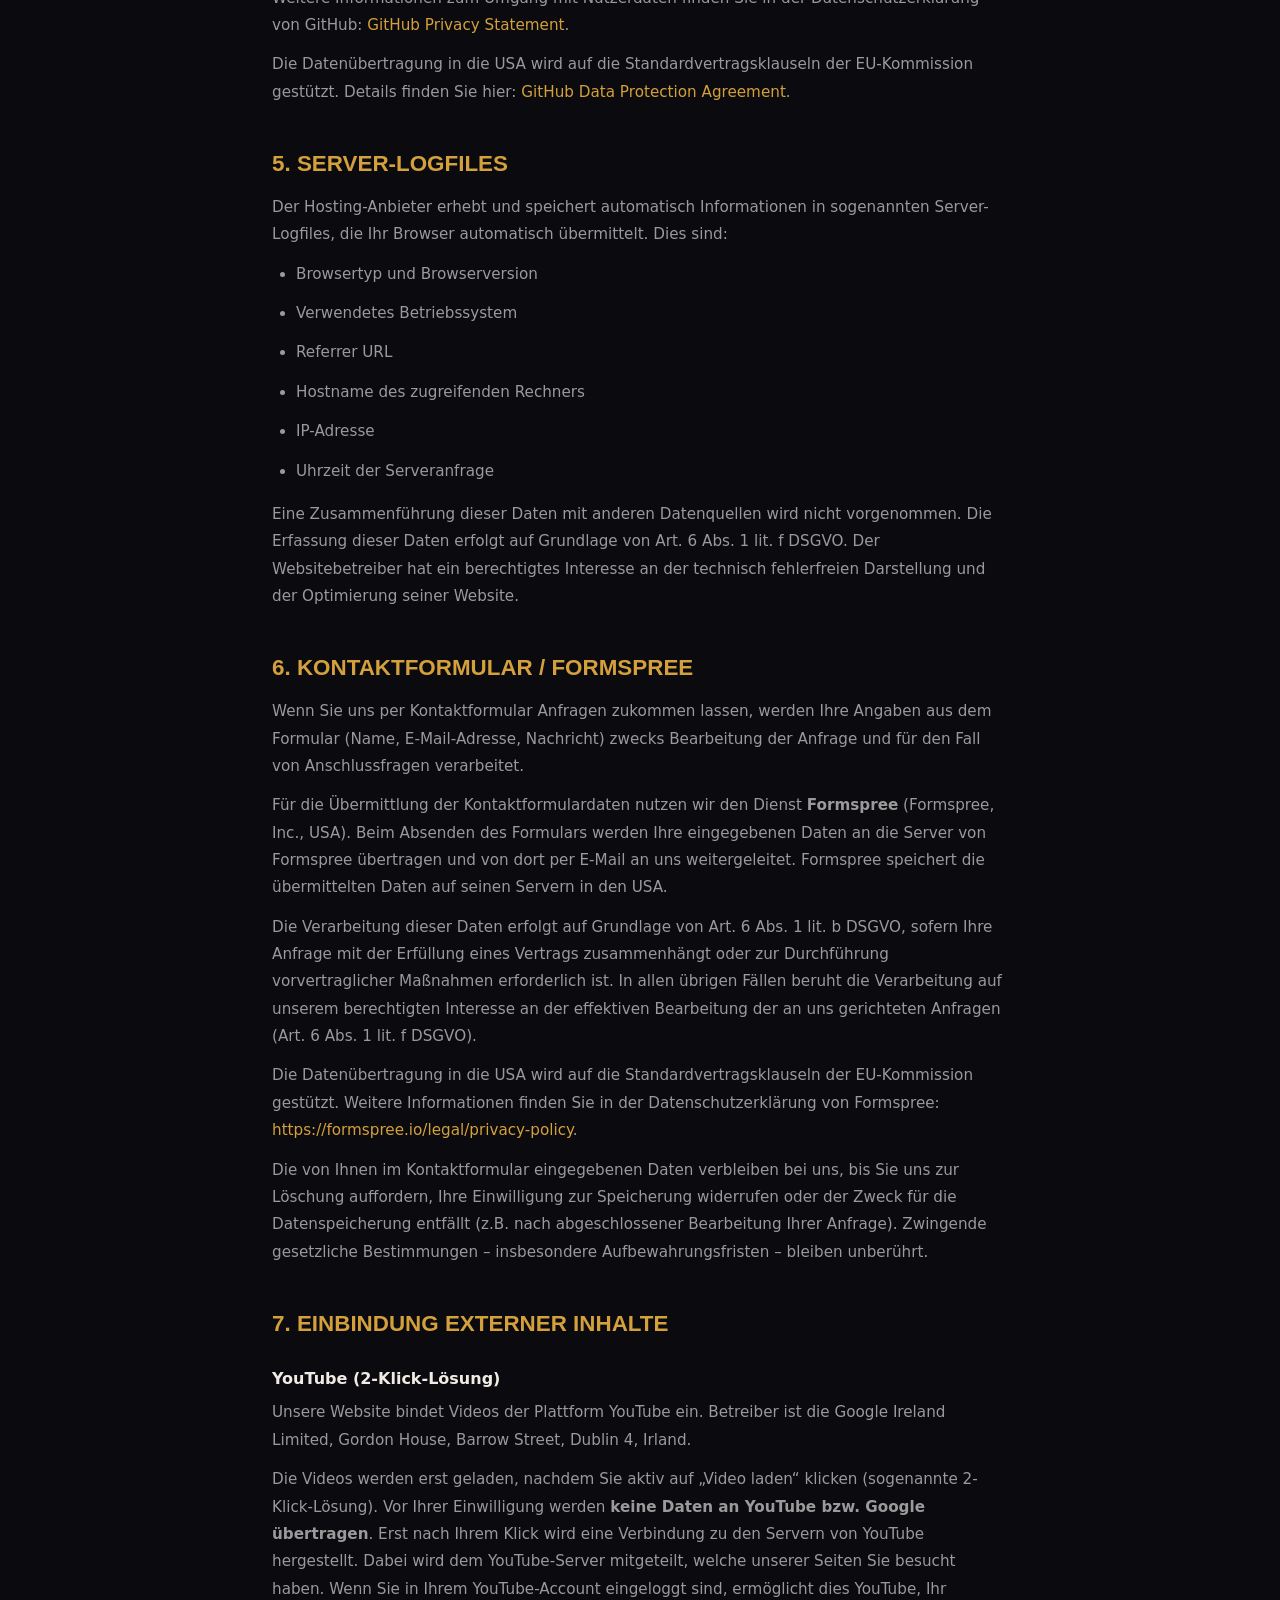
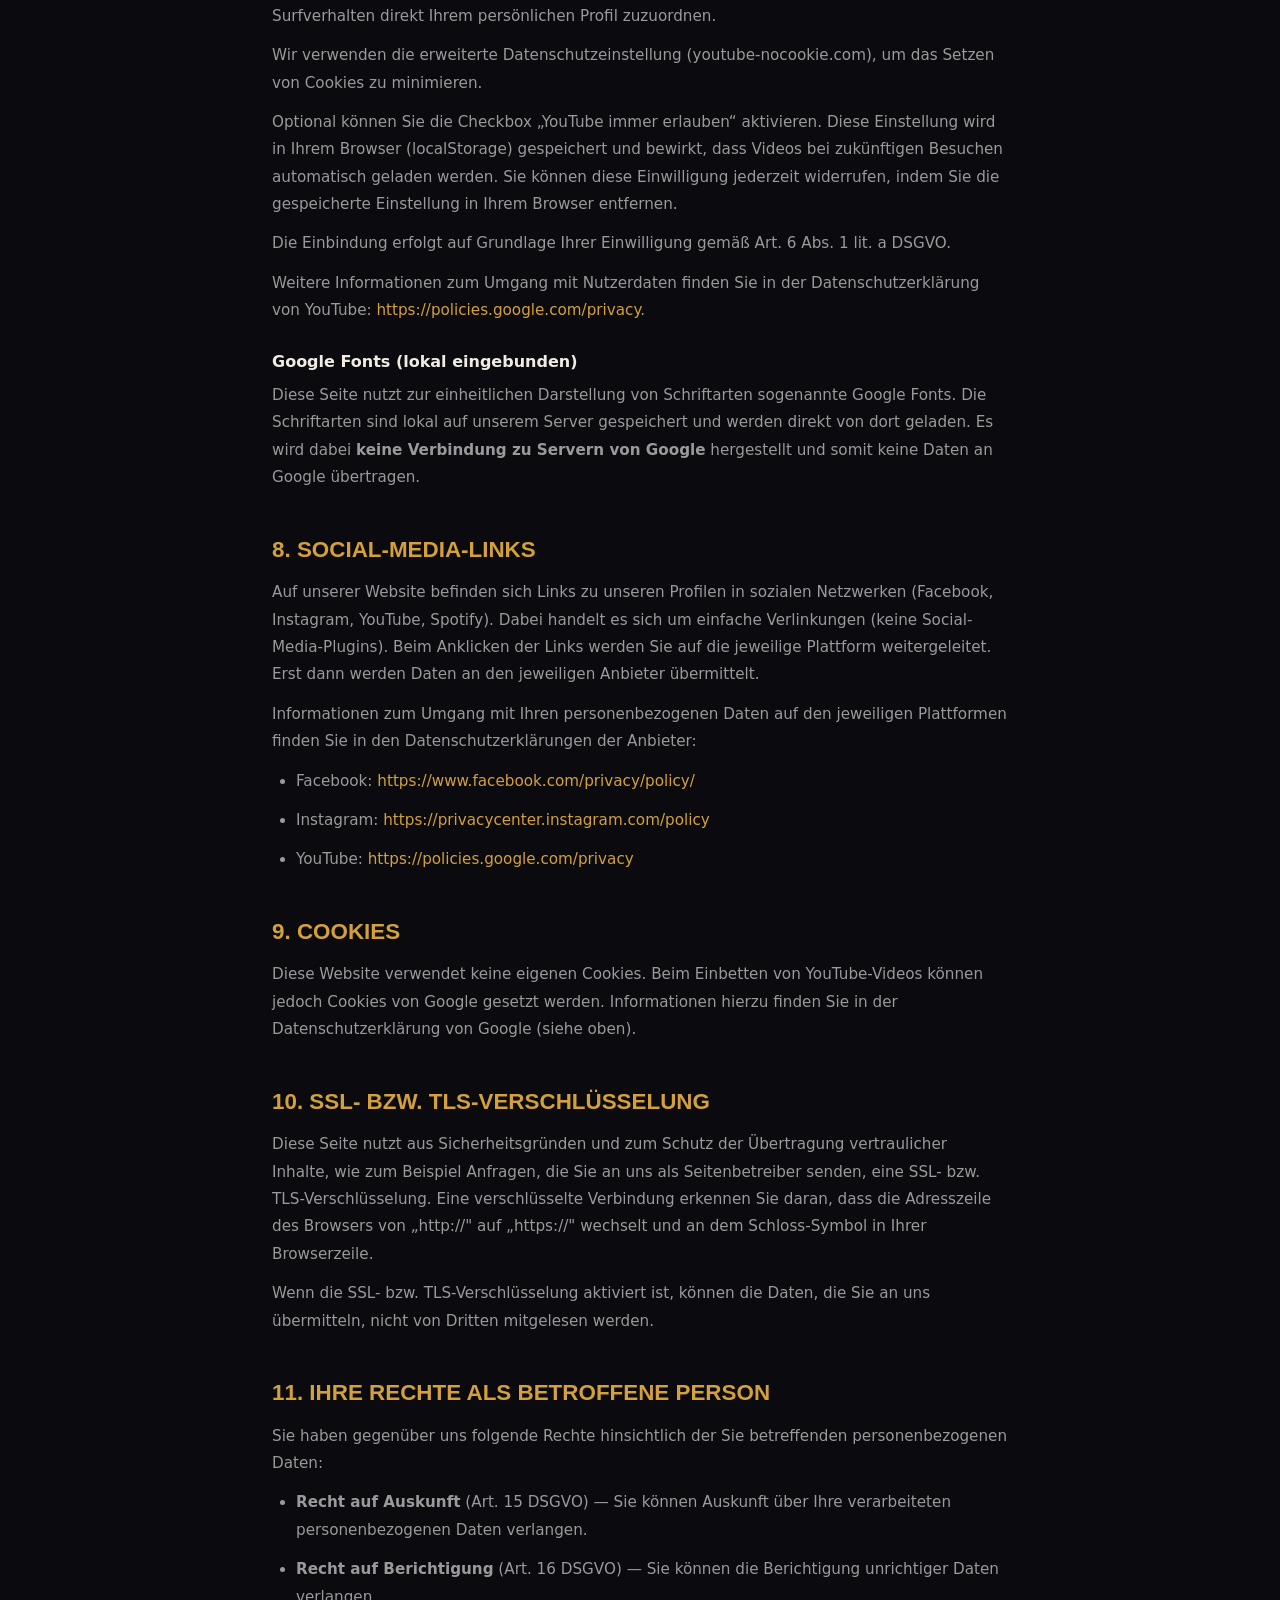
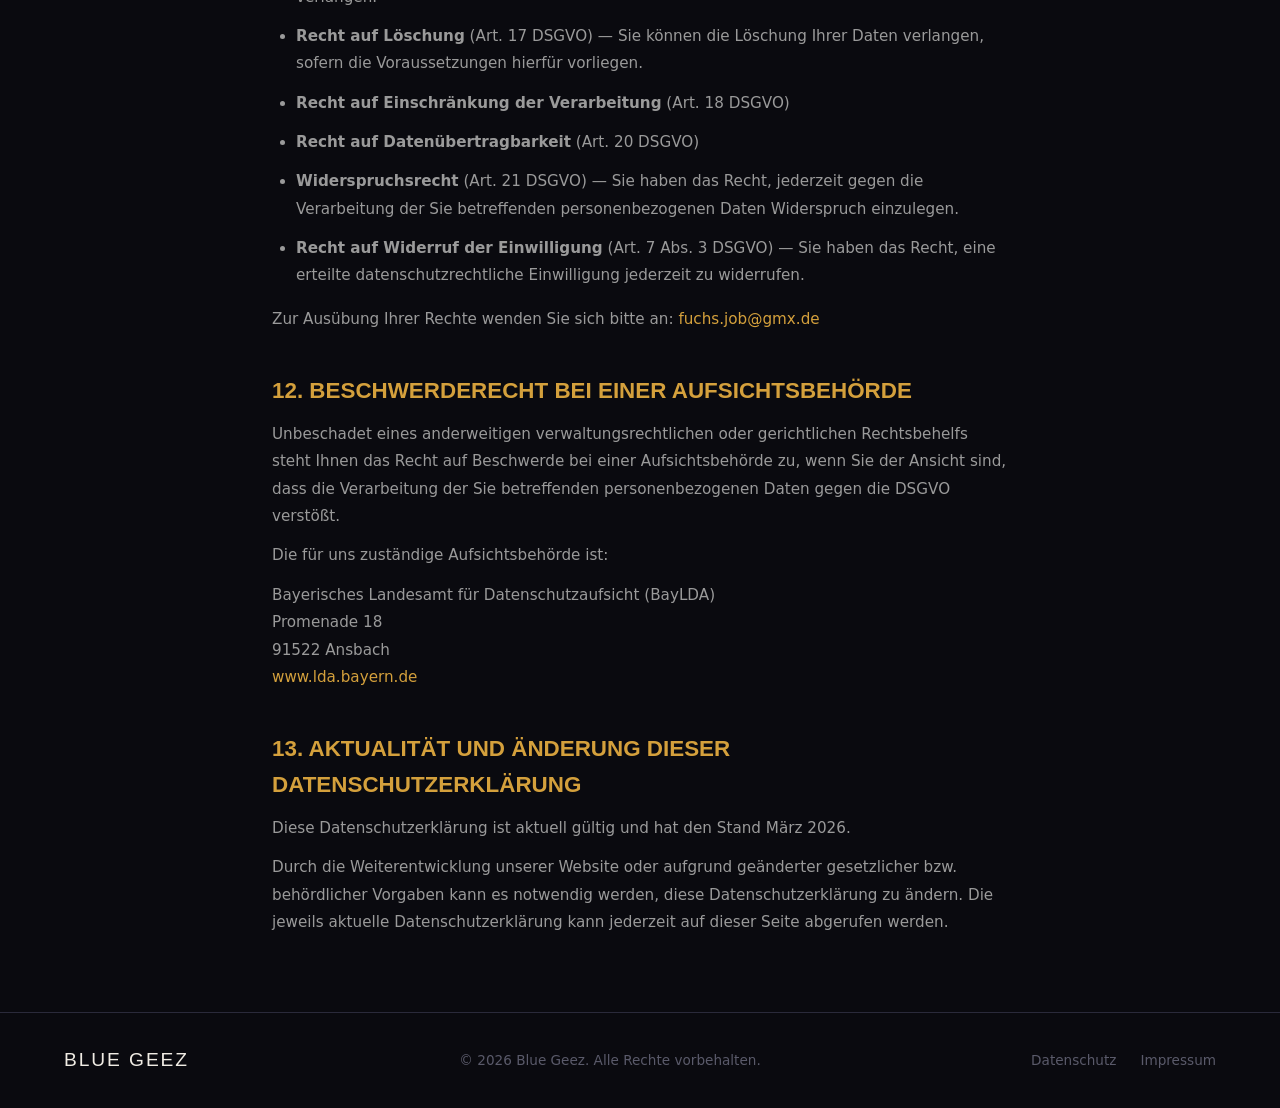
==== commit 2e6d8b93: "Add files via upload Contact form code, datenschutz update, two click youtube and fonts embedded" ====
--- a/datenschutz.html
+++ b/datenschutz.html
@@ -1,167 +1,164 @@
-<!DOCTYPE html>
-<html lang="de">
-<head>
-  <meta charset="UTF-8">
-  <meta name="viewport" content="width=device-width, initial-scale=1.0">
-  <title>Datenschutzerklärung — Blue Geez</title>
-  <meta name="robots" content="noindex, nofollow">
-  <link rel="preconnect" href="https://fonts.googleapis.com">
-  <link rel="preconnect" href="https://fonts.gstatic.com" crossorigin>
-  <link href="https://fonts.googleapis.com/css2?family=Anton&family=Inter:wght@400;500;600&display=swap" rel="stylesheet">
-  <link rel="stylesheet" href="styles.css">
-  <style>
-    .legal-content { max-width: 800px; margin: 0 auto; padding: 8rem 2rem 4rem; }
-    .legal-content h1 { font-family: var(--font-display); font-size: 3rem; text-transform: uppercase; margin-bottom: 2rem; }
-    .legal-content h2 { font-family: var(--font-display); font-size: 1.4rem; text-transform: uppercase; margin-top: 2.5rem; margin-bottom: 0.75rem; color: var(--accent); }
-    .legal-content h3 { font-size: 1rem; font-weight: 600; margin-top: 1.5rem; margin-bottom: 0.5rem; }
-    .legal-content p, .legal-content li { color: var(--text-secondary); line-height: 1.8; margin-bottom: 0.75rem; font-size: 0.95rem; }
-    .legal-content a { color: var(--accent); }
-    .legal-content ul { padding-left: 1.5rem; margin-bottom: 1rem; }
-    .legal-back { display: inline-block; margin-bottom: 2rem; color: var(--text-secondary); font-size: 0.9rem; text-transform: uppercase; letter-spacing: 0.1em; }
-    .legal-back:hover { color: var(--accent); }
-  </style>
-</head>
-<body>
-
-  <nav id="navbar" class="scrolled">
-    <div class="nav-container">
-      <a href="index.html#hero" class="nav-logo">BLUE GEEZ</a>
-    </div>
-  </nav>
-
-  <div class="legal-content">
-    <a href="index.html" class="legal-back">&larr; Zurück zur Startseite</a>
-
-    <h1>Datenschutzerklärung</h1>
-
-    <!-- 1. Verantwortlicher -->
-    <h2>1. Verantwortlicher</h2>
-    <p>Verantwortlicher im Sinne der Datenschutz-Grundverordnung (DSGVO) und anderer nationaler Datenschutzgesetze sowie sonstiger datenschutzrechtlicher Bestimmungen ist:</p>
-    <p>
-      Markus Fuchs<br>
-      Parsifalstr. 36<br>
-      90461 Nürnberg<br>
-      E-Mail: <a href="mailto:fuchs.job@gmx.de">fuchs.job@gmx.de</a>
-    </p>
-
-    <!-- 2. Allgemeines zur Datenverarbeitung -->
-    <h2>2. Allgemeines zur Datenverarbeitung</h2>
-    <p>Der Schutz Ihrer personenbezogenen Daten ist uns ein wichtiges Anliegen. Wir verarbeiten personenbezogene Daten unserer Nutzer grundsätzlich nur, soweit dies zur Bereitstellung einer funktionsfähigen Website sowie unserer Inhalte und Leistungen erforderlich ist. Die Verarbeitung personenbezogener Daten erfolgt regelmäßig nur nach Einwilligung des Nutzers. Eine Ausnahme gilt in solchen Fällen, in denen eine vorherige Einholung einer Einwilligung aus tatsächlichen Gründen nicht möglich ist und die Verarbeitung der Daten durch gesetzliche Vorschriften gestattet ist.</p>
-
-    <!-- 3. Rechtsgrundlagen -->
-    <h2>3. Rechtsgrundlagen der Verarbeitung</h2>
-    <p>Soweit wir für Verarbeitungsvorgänge personenbezogener Daten eine Einwilligung einholen, dient Art. 6 Abs. 1 lit. a DSGVO als Rechtsgrundlage.</p>
-    <p>Bei der Verarbeitung personenbezogener Daten, die zur Erfüllung eines Vertrages erforderlich ist, dient Art. 6 Abs. 1 lit. b DSGVO als Rechtsgrundlage.</p>
-    <p>Soweit eine Verarbeitung personenbezogener Daten zur Erfüllung einer rechtlichen Verpflichtung erforderlich ist, dient Art. 6 Abs. 1 lit. c DSGVO als Rechtsgrundlage.</p>
-    <p>Ist die Verarbeitung zur Wahrung eines berechtigten Interesses unseres Unternehmens oder eines Dritten erforderlich und überwiegen die Interessen, Grundrechte und Grundfreiheiten des Betroffenen das erstgenannte Interesse nicht, so dient Art. 6 Abs. 1 lit. f DSGVO als Rechtsgrundlage.</p>
-
-    <!-- 4. Hosting -->
-    <h2>4. Hosting</h2>
-    <p>Diese Website wird bei GitHub Pages gehostet. Anbieter ist die GitHub Inc., 88 Colin P Kelly Jr St, San Francisco, CA 94107, USA.</p>
-    <p>Beim Besuch unserer Website erfasst GitHub automatisch verschiedene Logdaten. Dabei handelt es sich um die IP-Adresse, den Browsertyp und die Browserversion, das Betriebssystem, die Referrer-URL, den Hostname des zugreifenden Rechners und die Uhrzeit der Serveranfrage.</p>
-    <p>Die Nutzung von GitHub Pages erfolgt auf Grundlage von Art. 6 Abs. 1 lit. f DSGVO. Wir haben ein berechtigtes Interesse an einer zuverlässigen Darstellung unserer Website.</p>
-    <p>Sofern eine entsprechende Einwilligung abgefragt wurde, erfolgt die Verarbeitung ausschließlich auf Grundlage von Art. 6 Abs. 1 lit. a DSGVO.</p>
-    <p>Weitere Informationen zum Umgang mit Nutzerdaten finden Sie in der Datenschutzerklärung von GitHub: <a href="https://docs.github.com/de/site-policy/privacy-policies/github-general-privacy-statement" target="_blank" rel="noopener">GitHub Privacy Statement</a>.</p>
-    <p>Die Datenübertragung in die USA wird auf die Standardvertragsklauseln der EU-Kommission gestützt. Details finden Sie hier: <a href="https://docs.github.com/de/site-policy/privacy-policies/github-data-protection-agreement" target="_blank" rel="noopener">GitHub Data Protection Agreement</a>.</p>
-
-    <!-- 5. Zugriffsdaten / Server-Logfiles -->
-    <h2>5. Server-Logfiles</h2>
-    <p>Der Hosting-Anbieter erhebt und speichert automatisch Informationen in sogenannten Server-Logfiles, die Ihr Browser automatisch übermittelt. Dies sind:</p>
-    <ul>
-      <li>Browsertyp und Browserversion</li>
-      <li>Verwendetes Betriebssystem</li>
-      <li>Referrer URL</li>
-      <li>Hostname des zugreifenden Rechners</li>
-      <li>IP-Adresse</li>
-      <li>Uhrzeit der Serveranfrage</li>
-    </ul>
-    <p>Eine Zusammenführung dieser Daten mit anderen Datenquellen wird nicht vorgenommen. Die Erfassung dieser Daten erfolgt auf Grundlage von Art. 6 Abs. 1 lit. f DSGVO. Der Websitebetreiber hat ein berechtigtes Interesse an der technisch fehlerfreien Darstellung und der Optimierung seiner Website.</p>
-
-    <!-- 6. Kontaktformular -->
-    <h2>6. Kontaktformular</h2>
-    <p>Wenn Sie uns per Kontaktformular Anfragen zukommen lassen, werden Ihre Angaben aus dem Formular inklusive der von Ihnen dort angegebenen Kontaktdaten (Name, E-Mail-Adresse, Betreff, Nachricht) zwecks Bearbeitung der Anfrage und für den Fall von Anschlussfragen bei uns gespeichert.</p>
-    <p>Die Verarbeitung dieser Daten erfolgt auf Grundlage von Art. 6 Abs. 1 lit. b DSGVO, sofern Ihre Anfrage mit der Erfüllung eines Vertrags zusammenhängt oder zur Durchführung vorvertraglicher Maßnahmen erforderlich ist. In allen übrigen Fällen beruht die Verarbeitung auf unserem berechtigten Interesse an der effektiven Bearbeitung der an uns gerichteten Anfragen (Art. 6 Abs. 1 lit. f DSGVO) oder auf Ihrer Einwilligung (Art. 6 Abs. 1 lit. a DSGVO).</p>
-    <p>Die von Ihnen im Kontaktformular eingegebenen Daten verbleiben bei uns, bis Sie uns zur Löschung auffordern, Ihre Einwilligung zur Speicherung widerrufen oder der Zweck für die Datenspeicherung entfällt (z.B. nach abgeschlossener Bearbeitung Ihrer Anfrage). Zwingende gesetzliche Bestimmungen – insbesondere Aufbewahrungsfristen – bleiben unberührt.</p>
-
-    <!-- 7. Externe Inhalte -->
-    <h2>7. Einbindung externer Inhalte</h2>
-
-    <h3>YouTube</h3>
-    <p>Unsere Website nutzt Plugins der von Google betriebenen Seite YouTube. Betreiber der Seiten ist die Google Ireland Limited, Gordon House, Barrow Street, Dublin 4, Irland.</p>
-    <p>Wenn Sie eine unserer mit einem YouTube-Plugin ausgestatteten Seiten besuchen, wird eine Verbindung zu den Servern von YouTube hergestellt. Dabei wird dem YouTube-Server mitgeteilt, welche unserer Seiten Sie besucht haben. Wenn Sie in Ihrem YouTube-Account eingeloggt sind, ermöglichen Sie YouTube, Ihr Surfverhalten direkt Ihrem persönlichen Profil zuzuordnen. Dies können Sie verhindern, indem Sie sich aus Ihrem YouTube-Account ausloggen.</p>
-    <p>Die Nutzung von YouTube erfolgt im Interesse einer ansprechenden Darstellung unserer Online-Angebote. Dies stellt ein berechtigtes Interesse im Sinne von Art. 6 Abs. 1 lit. f DSGVO dar.</p>
-    <p>Weitere Informationen zum Umgang mit Nutzerdaten finden Sie in der Datenschutzerklärung von YouTube: <a href="https://policies.google.com/privacy" target="_blank" rel="noopener">https://policies.google.com/privacy</a>.</p>
-
-    <h3>Google Fonts</h3>
-    <p>Diese Seite nutzt zur einheitlichen Darstellung von Schriftarten sogenannte Google Fonts, die von Google bereitgestellt werden. Beim Aufruf einer Seite lädt Ihr Browser die benötigten Fonts direkt von Google, um die Texte korrekt darzustellen.</p>
-    <p>Zu diesem Zweck muss der von Ihnen verwendete Browser Verbindung zu den Servern von Google aufnehmen. Hierdurch erlangt Google Kenntnis darüber, dass über Ihre IP-Adresse diese Website aufgerufen wurde.</p>
-    <p>Die Nutzung von Google Fonts erfolgt auf Grundlage von Art. 6 Abs. 1 lit. f DSGVO. Der Websitebetreiber hat ein berechtigtes Interesse an der einheitlichen Darstellung des Schriftbildes auf seiner Website.</p>
-    <p>Weitere Informationen finden Sie unter <a href="https://developers.google.com/fonts/faq" target="_blank" rel="noopener">https://developers.google.com/fonts/faq</a> und in der Datenschutzerklärung von Google: <a href="https://policies.google.com/privacy" target="_blank" rel="noopener">https://policies.google.com/privacy</a>.</p>
-    <p>Die Datenübertragung in die USA wird auf die Standardvertragsklauseln der EU-Kommission gestützt.</p>
-
-    <!-- 8. Social Media Links -->
-    <h2>8. Social-Media-Links</h2>
-    <p>Auf unserer Website befinden sich Links zu unseren Profilen in sozialen Netzwerken (Facebook, Instagram, YouTube, Spotify). Dabei handelt es sich um einfache Verlinkungen (keine Social-Media-Plugins). Beim Anklicken der Links werden Sie auf die jeweilige Plattform weitergeleitet. Erst dann werden Daten an den jeweiligen Anbieter übermittelt.</p>
-    <p>Informationen zum Umgang mit Ihren personenbezogenen Daten auf den jeweiligen Plattformen finden Sie in den Datenschutzerklärungen der Anbieter:</p>
-    <ul>
-      <li>Facebook: <a href="https://www.facebook.com/privacy/policy/" target="_blank" rel="noopener">https://www.facebook.com/privacy/policy/</a></li>
-      <li>Instagram: <a href="https://privacycenter.instagram.com/policy" target="_blank" rel="noopener">https://privacycenter.instagram.com/policy</a></li>
-      <li>YouTube: <a href="https://policies.google.com/privacy" target="_blank" rel="noopener">https://policies.google.com/privacy</a></li>
-
-    </ul>
-
-    <!-- 9. Cookies -->
-    <h2>9. Cookies</h2>
-    <p>Diese Website verwendet keine eigenen Cookies. Beim Einbetten von YouTube-Videos können jedoch Cookies von Google gesetzt werden. Informationen hierzu finden Sie in der Datenschutzerklärung von Google (siehe oben).</p>
-
-    <!-- 10. SSL/TLS-Verschlüsselung -->
-    <h2>10. SSL- bzw. TLS-Verschlüsselung</h2>
-    <p>Diese Seite nutzt aus Sicherheitsgründen und zum Schutz der Übertragung vertraulicher Inhalte, wie zum Beispiel Anfragen, die Sie an uns als Seitenbetreiber senden, eine SSL- bzw. TLS-Verschlüsselung. Eine verschlüsselte Verbindung erkennen Sie daran, dass die Adresszeile des Browsers von „http://" auf „https://" wechselt und an dem Schloss-Symbol in Ihrer Browserzeile.</p>
-    <p>Wenn die SSL- bzw. TLS-Verschlüsselung aktiviert ist, können die Daten, die Sie an uns übermitteln, nicht von Dritten mitgelesen werden.</p>
-
-    <!-- 11. Betroffenenrechte -->
-    <h2>11. Ihre Rechte als betroffene Person</h2>
-    <p>Sie haben gegenüber uns folgende Rechte hinsichtlich der Sie betreffenden personenbezogenen Daten:</p>
-    <ul>
-      <li><strong>Recht auf Auskunft</strong> (Art. 15 DSGVO) — Sie können Auskunft über Ihre verarbeiteten personenbezogenen Daten verlangen.</li>
-      <li><strong>Recht auf Berichtigung</strong> (Art. 16 DSGVO) — Sie können die Berichtigung unrichtiger Daten verlangen.</li>
-      <li><strong>Recht auf Löschung</strong> (Art. 17 DSGVO) — Sie können die Löschung Ihrer Daten verlangen, sofern die Voraussetzungen hierfür vorliegen.</li>
-      <li><strong>Recht auf Einschränkung der Verarbeitung</strong> (Art. 18 DSGVO)</li>
-      <li><strong>Recht auf Datenübertragbarkeit</strong> (Art. 20 DSGVO)</li>
-      <li><strong>Widerspruchsrecht</strong> (Art. 21 DSGVO) — Sie haben das Recht, jederzeit gegen die Verarbeitung der Sie betreffenden personenbezogenen Daten Widerspruch einzulegen.</li>
-      <li><strong>Recht auf Widerruf der Einwilligung</strong> (Art. 7 Abs. 3 DSGVO) — Sie haben das Recht, eine erteilte datenschutzrechtliche Einwilligung jederzeit zu widerrufen.</li>
-    </ul>
-    <p>Zur Ausübung Ihrer Rechte wenden Sie sich bitte an: <a href="mailto:fuchs.job@gmx.de">fuchs.job@gmx.de</a></p>
-
-    <!-- 12. Beschwerderecht -->
-    <h2>12. Beschwerderecht bei einer Aufsichtsbehörde</h2>
-    <p>Unbeschadet eines anderweitigen verwaltungsrechtlichen oder gerichtlichen Rechtsbehelfs steht Ihnen das Recht auf Beschwerde bei einer Aufsichtsbehörde zu, wenn Sie der Ansicht sind, dass die Verarbeitung der Sie betreffenden personenbezogenen Daten gegen die DSGVO verstößt.</p>
-    <p>Die für uns zuständige Aufsichtsbehörde ist:</p>
-    <p>
-      Bayerisches Landesamt für Datenschutzaufsicht (BayLDA)<br>
-      Promenade 18<br>
-      91522 Ansbach<br>
-      <a href="https://www.lda.bayern.de" target="_blank" rel="noopener">www.lda.bayern.de</a>
-    </p>
-
-    <!-- 13. Aktualität -->
-    <h2>13. Aktualität und Änderung dieser Datenschutzerklärung</h2>
-    <p>Diese Datenschutzerklärung ist aktuell gültig und hat den Stand März 2026.</p>
-    <p>Durch die Weiterentwicklung unserer Website oder aufgrund geänderter gesetzlicher bzw. behördlicher Vorgaben kann es notwendig werden, diese Datenschutzerklärung zu ändern. Die jeweils aktuelle Datenschutzerklärung kann jederzeit auf dieser Seite abgerufen werden.</p>
-  </div>
-
-  <footer id="footer">
-    <div class="container">
-      <div class="footer-content">
-        <p class="footer-logo">BLUE GEEZ</p>
-        <p class="footer-copy">&copy; 2026 Blue Geez. Alle Rechte vorbehalten.</p>
-        <div class="footer-links">
-          <a href="datenschutz.html">Datenschutz</a>
-          <a href="impressum.html">Impressum</a>
-        </div>
-      </div>
-    </div>
-  </footer>
-
-</body>
-</html>
+<!DOCTYPE html>
+<html lang="de">
+<head>
+  <meta charset="UTF-8">
+  <meta name="viewport" content="width=device-width, initial-scale=1.0">
+  <title>Datenschutzerklärung — Blue Geez</title>
+  <meta name="robots" content="noindex, nofollow">
+  <link rel="stylesheet" href="styles.css">
+  <style>
+    .legal-content { max-width: 800px; margin: 0 auto; padding: 8rem 2rem 4rem; }
+    .legal-content h1 { font-family: var(--font-display); font-size: 3rem; text-transform: uppercase; margin-bottom: 2rem; }
+    .legal-content h2 { font-family: var(--font-display); font-size: 1.4rem; text-transform: uppercase; margin-top: 2.5rem; margin-bottom: 0.75rem; color: var(--accent); }
+    .legal-content h3 { font-size: 1rem; font-weight: 600; margin-top: 1.5rem; margin-bottom: 0.5rem; }
+    .legal-content p, .legal-content li { color: var(--text-secondary); line-height: 1.8; margin-bottom: 0.75rem; font-size: 0.95rem; }
+    .legal-content a { color: var(--accent); }
+    .legal-content ul { padding-left: 1.5rem; margin-bottom: 1rem; }
+    .legal-back { display: inline-block; margin-bottom: 2rem; color: var(--text-secondary); font-size: 0.9rem; text-transform: uppercase; letter-spacing: 0.1em; }
+    .legal-back:hover { color: var(--accent); }
+  </style>
+</head>
+<body>
+
+  <nav id="navbar" class="scrolled">
+    <div class="nav-container">
+      <a href="index.html#hero" class="nav-logo">BLUE GEEZ</a>
+    </div>
+  </nav>
+
+  <div class="legal-content">
+    <a href="index.html" class="legal-back">&larr; Zurück zur Startseite</a>
+
+    <h1>Datenschutzerklärung</h1>
+
+    <!-- 1. Verantwortlicher -->
+    <h2>1. Verantwortlicher</h2>
+    <p>Verantwortlicher im Sinne der Datenschutz-Grundverordnung (DSGVO) und anderer nationaler Datenschutzgesetze sowie sonstiger datenschutzrechtlicher Bestimmungen ist:</p>
+    <p>
+      Markus Fuchs<br>
+      Parsifalstr. 36<br>
+      90461 Nürnberg<br>
+      E-Mail: <a href="mailto:fuchs.job@gmx.de">fuchs.job@gmx.de</a>
+    </p>
+
+    <!-- 2. Allgemeines zur Datenverarbeitung -->
+    <h2>2. Allgemeines zur Datenverarbeitung</h2>
+    <p>Der Schutz Ihrer personenbezogenen Daten ist uns ein wichtiges Anliegen. Wir verarbeiten personenbezogene Daten unserer Nutzer grundsätzlich nur, soweit dies zur Bereitstellung einer funktionsfähigen Website sowie unserer Inhalte und Leistungen erforderlich ist. Die Verarbeitung personenbezogener Daten erfolgt regelmäßig nur nach Einwilligung des Nutzers. Eine Ausnahme gilt in solchen Fällen, in denen eine vorherige Einholung einer Einwilligung aus tatsächlichen Gründen nicht möglich ist und die Verarbeitung der Daten durch gesetzliche Vorschriften gestattet ist.</p>
+
+    <!-- 3. Rechtsgrundlagen -->
+    <h2>3. Rechtsgrundlagen der Verarbeitung</h2>
+    <p>Soweit wir für Verarbeitungsvorgänge personenbezogener Daten eine Einwilligung einholen, dient Art. 6 Abs. 1 lit. a DSGVO als Rechtsgrundlage.</p>
+    <p>Bei der Verarbeitung personenbezogener Daten, die zur Erfüllung eines Vertrages erforderlich ist, dient Art. 6 Abs. 1 lit. b DSGVO als Rechtsgrundlage.</p>
+    <p>Soweit eine Verarbeitung personenbezogener Daten zur Erfüllung einer rechtlichen Verpflichtung erforderlich ist, dient Art. 6 Abs. 1 lit. c DSGVO als Rechtsgrundlage.</p>
+    <p>Ist die Verarbeitung zur Wahrung eines berechtigten Interesses unseres Unternehmens oder eines Dritten erforderlich und überwiegen die Interessen, Grundrechte und Grundfreiheiten des Betroffenen das erstgenannte Interesse nicht, so dient Art. 6 Abs. 1 lit. f DSGVO als Rechtsgrundlage.</p>
+
+    <!-- 4. Hosting -->
+    <h2>4. Hosting</h2>
+    <p>Diese Website wird bei GitHub Pages gehostet. Anbieter ist die GitHub Inc., 88 Colin P Kelly Jr St, San Francisco, CA 94107, USA.</p>
+    <p>Beim Besuch unserer Website erfasst GitHub automatisch verschiedene Logdaten. Dabei handelt es sich um die IP-Adresse, den Browsertyp und die Browserversion, das Betriebssystem, die Referrer-URL, den Hostname des zugreifenden Rechners und die Uhrzeit der Serveranfrage.</p>
+    <p>Die Nutzung von GitHub Pages erfolgt auf Grundlage von Art. 6 Abs. 1 lit. f DSGVO. Wir haben ein berechtigtes Interesse an einer zuverlässigen Darstellung unserer Website.</p>
+    <p>Sofern eine entsprechende Einwilligung abgefragt wurde, erfolgt die Verarbeitung ausschließlich auf Grundlage von Art. 6 Abs. 1 lit. a DSGVO.</p>
+    <p>Weitere Informationen zum Umgang mit Nutzerdaten finden Sie in der Datenschutzerklärung von GitHub: <a href="https://docs.github.com/de/site-policy/privacy-policies/github-general-privacy-statement" target="_blank" rel="noopener">GitHub Privacy Statement</a>.</p>
+    <p>Die Datenübertragung in die USA wird auf die Standardvertragsklauseln der EU-Kommission gestützt. Details finden Sie hier: <a href="https://docs.github.com/de/site-policy/privacy-policies/github-data-protection-agreement" target="_blank" rel="noopener">GitHub Data Protection Agreement</a>.</p>
+
+    <!-- 5. Zugriffsdaten / Server-Logfiles -->
+    <h2>5. Server-Logfiles</h2>
+    <p>Der Hosting-Anbieter erhebt und speichert automatisch Informationen in sogenannten Server-Logfiles, die Ihr Browser automatisch übermittelt. Dies sind:</p>
+    <ul>
+      <li>Browsertyp und Browserversion</li>
+      <li>Verwendetes Betriebssystem</li>
+      <li>Referrer URL</li>
+      <li>Hostname des zugreifenden Rechners</li>
+      <li>IP-Adresse</li>
+      <li>Uhrzeit der Serveranfrage</li>
+    </ul>
+    <p>Eine Zusammenführung dieser Daten mit anderen Datenquellen wird nicht vorgenommen. Die Erfassung dieser Daten erfolgt auf Grundlage von Art. 6 Abs. 1 lit. f DSGVO. Der Websitebetreiber hat ein berechtigtes Interesse an der technisch fehlerfreien Darstellung und der Optimierung seiner Website.</p>
+
+    <!-- 6. Kontaktformular -->
+    <h2>6. Kontaktformular / Formspree</h2>
+    <p>Wenn Sie uns per Kontaktformular Anfragen zukommen lassen, werden Ihre Angaben aus dem Formular (Name, E-Mail-Adresse, Nachricht) zwecks Bearbeitung der Anfrage und für den Fall von Anschlussfragen verarbeitet.</p>
+    <p>Für die Übermittlung der Kontaktformulardaten nutzen wir den Dienst <strong>Formspree</strong> (Formspree, Inc., USA). Beim Absenden des Formulars werden Ihre eingegebenen Daten an die Server von Formspree übertragen und von dort per E-Mail an uns weitergeleitet. Formspree speichert die übermittelten Daten auf seinen Servern in den USA.</p>
+    <p>Die Verarbeitung dieser Daten erfolgt auf Grundlage von Art. 6 Abs. 1 lit. b DSGVO, sofern Ihre Anfrage mit der Erfüllung eines Vertrags zusammenhängt oder zur Durchführung vorvertraglicher Maßnahmen erforderlich ist. In allen übrigen Fällen beruht die Verarbeitung auf unserem berechtigten Interesse an der effektiven Bearbeitung der an uns gerichteten Anfragen (Art. 6 Abs. 1 lit. f DSGVO).</p>
+    <p>Die Datenübertragung in die USA wird auf die Standardvertragsklauseln der EU-Kommission gestützt. Weitere Informationen finden Sie in der Datenschutzerklärung von Formspree: <a href="https://formspree.io/legal/privacy-policy" target="_blank" rel="noopener">https://formspree.io/legal/privacy-policy</a>.</p>
+    <p>Die von Ihnen im Kontaktformular eingegebenen Daten verbleiben bei uns, bis Sie uns zur Löschung auffordern, Ihre Einwilligung zur Speicherung widerrufen oder der Zweck für die Datenspeicherung entfällt (z.B. nach abgeschlossener Bearbeitung Ihrer Anfrage). Zwingende gesetzliche Bestimmungen – insbesondere Aufbewahrungsfristen – bleiben unberührt.</p>
+
+    <!-- 7. Externe Inhalte -->
+    <h2>7. Einbindung externer Inhalte</h2>
+
+    <h3 id="youtube">YouTube (2-Klick-Lösung)</h3>
+    <p>Unsere Website bindet Videos der Plattform YouTube ein. Betreiber ist die Google Ireland Limited, Gordon House, Barrow Street, Dublin 4, Irland.</p>
+    <p>Die Videos werden erst geladen, nachdem Sie aktiv auf „Video laden“ klicken (sogenannte 2-Klick-Lösung). Vor Ihrer Einwilligung werden <strong>keine Daten an YouTube bzw. Google übertragen</strong>. Erst nach Ihrem Klick wird eine Verbindung zu den Servern von YouTube hergestellt. Dabei wird dem YouTube-Server mitgeteilt, welche unserer Seiten Sie besucht haben. Wenn Sie in Ihrem YouTube-Account eingeloggt sind, ermöglicht dies YouTube, Ihr Surfverhalten direkt Ihrem persönlichen Profil zuzuordnen.</p>
+    <p>Wir verwenden die erweiterte Datenschutzeinstellung (youtube-nocookie.com), um das Setzen von Cookies zu minimieren.</p>
+    <p>Optional können Sie die Checkbox „YouTube immer erlauben“ aktivieren. Diese Einstellung wird in Ihrem Browser (localStorage) gespeichert und bewirkt, dass Videos bei zukünftigen Besuchen automatisch geladen werden. Sie können diese Einwilligung jederzeit widerrufen, indem Sie die gespeicherte Einstellung in Ihrem Browser entfernen.</p>
+    <p>Die Einbindung erfolgt auf Grundlage Ihrer Einwilligung gemäß Art. 6 Abs. 1 lit. a DSGVO.</p>
+    <p>Weitere Informationen zum Umgang mit Nutzerdaten finden Sie in der Datenschutzerklärung von YouTube: <a href="https://policies.google.com/privacy" target="_blank" rel="noopener">https://policies.google.com/privacy</a>.</p>
+
+    <h3>Google Fonts (lokal eingebunden)</h3>
+    <p>Diese Seite nutzt zur einheitlichen Darstellung von Schriftarten sogenannte Google Fonts. Die Schriftarten sind lokal auf unserem Server gespeichert und werden direkt von dort geladen. Es wird dabei <strong>keine Verbindung zu Servern von Google</strong> hergestellt und somit keine Daten an Google übertragen.</p>
+
+    <!-- 8. Social Media Links -->
+    <h2>8. Social-Media-Links</h2>
+    <p>Auf unserer Website befinden sich Links zu unseren Profilen in sozialen Netzwerken (Facebook, Instagram, YouTube, Spotify). Dabei handelt es sich um einfache Verlinkungen (keine Social-Media-Plugins). Beim Anklicken der Links werden Sie auf die jeweilige Plattform weitergeleitet. Erst dann werden Daten an den jeweiligen Anbieter übermittelt.</p>
+    <p>Informationen zum Umgang mit Ihren personenbezogenen Daten auf den jeweiligen Plattformen finden Sie in den Datenschutzerklärungen der Anbieter:</p>
+    <ul>
+      <li>Facebook: <a href="https://www.facebook.com/privacy/policy/" target="_blank" rel="noopener">https://www.facebook.com/privacy/policy/</a></li>
+      <li>Instagram: <a href="https://privacycenter.instagram.com/policy" target="_blank" rel="noopener">https://privacycenter.instagram.com/policy</a></li>
+      <li>YouTube: <a href="https://policies.google.com/privacy" target="_blank" rel="noopener">https://policies.google.com/privacy</a></li>
+
+    </ul>
+
+    <!-- 9. Cookies -->
+    <h2>9. Cookies</h2>
+    <p>Diese Website verwendet keine eigenen Cookies. Beim Einbetten von YouTube-Videos können jedoch Cookies von Google gesetzt werden. Informationen hierzu finden Sie in der Datenschutzerklärung von Google (siehe oben).</p>
+
+    <!-- 10. SSL/TLS-Verschlüsselung -->
+    <h2>10. SSL- bzw. TLS-Verschlüsselung</h2>
+    <p>Diese Seite nutzt aus Sicherheitsgründen und zum Schutz der Übertragung vertraulicher Inhalte, wie zum Beispiel Anfragen, die Sie an uns als Seitenbetreiber senden, eine SSL- bzw. TLS-Verschlüsselung. Eine verschlüsselte Verbindung erkennen Sie daran, dass die Adresszeile des Browsers von „http://" auf „https://" wechselt und an dem Schloss-Symbol in Ihrer Browserzeile.</p>
+    <p>Wenn die SSL- bzw. TLS-Verschlüsselung aktiviert ist, können die Daten, die Sie an uns übermitteln, nicht von Dritten mitgelesen werden.</p>
+
+    <!-- 11. Betroffenenrechte -->
+    <h2>11. Ihre Rechte als betroffene Person</h2>
+    <p>Sie haben gegenüber uns folgende Rechte hinsichtlich der Sie betreffenden personenbezogenen Daten:</p>
+    <ul>
+      <li><strong>Recht auf Auskunft</strong> (Art. 15 DSGVO) — Sie können Auskunft über Ihre verarbeiteten personenbezogenen Daten verlangen.</li>
+      <li><strong>Recht auf Berichtigung</strong> (Art. 16 DSGVO) — Sie können die Berichtigung unrichtiger Daten verlangen.</li>
+      <li><strong>Recht auf Löschung</strong> (Art. 17 DSGVO) — Sie können die Löschung Ihrer Daten verlangen, sofern die Voraussetzungen hierfür vorliegen.</li>
+      <li><strong>Recht auf Einschränkung der Verarbeitung</strong> (Art. 18 DSGVO)</li>
+      <li><strong>Recht auf Datenübertragbarkeit</strong> (Art. 20 DSGVO)</li>
+      <li><strong>Widerspruchsrecht</strong> (Art. 21 DSGVO) — Sie haben das Recht, jederzeit gegen die Verarbeitung der Sie betreffenden personenbezogenen Daten Widerspruch einzulegen.</li>
+      <li><strong>Recht auf Widerruf der Einwilligung</strong> (Art. 7 Abs. 3 DSGVO) — Sie haben das Recht, eine erteilte datenschutzrechtliche Einwilligung jederzeit zu widerrufen.</li>
+    </ul>
+    <p>Zur Ausübung Ihrer Rechte wenden Sie sich bitte an: <a href="mailto:fuchs.job@gmx.de">fuchs.job@gmx.de</a></p>
+
+    <!-- 12. Beschwerderecht -->
+    <h2>12. Beschwerderecht bei einer Aufsichtsbehörde</h2>
+    <p>Unbeschadet eines anderweitigen verwaltungsrechtlichen oder gerichtlichen Rechtsbehelfs steht Ihnen das Recht auf Beschwerde bei einer Aufsichtsbehörde zu, wenn Sie der Ansicht sind, dass die Verarbeitung der Sie betreffenden personenbezogenen Daten gegen die DSGVO verstößt.</p>
+    <p>Die für uns zuständige Aufsichtsbehörde ist:</p>
+    <p>
+      Bayerisches Landesamt für Datenschutzaufsicht (BayLDA)<br>
+      Promenade 18<br>
+      91522 Ansbach<br>
+      <a href="https://www.lda.bayern.de" target="_blank" rel="noopener">www.lda.bayern.de</a>
+    </p>
+
+    <!-- 13. Aktualität -->
+    <h2>13. Aktualität und Änderung dieser Datenschutzerklärung</h2>
+    <p>Diese Datenschutzerklärung ist aktuell gültig und hat den Stand März 2026.</p>
+    <p>Durch die Weiterentwicklung unserer Website oder aufgrund geänderter gesetzlicher bzw. behördlicher Vorgaben kann es notwendig werden, diese Datenschutzerklärung zu ändern. Die jeweils aktuelle Datenschutzerklärung kann jederzeit auf dieser Seite abgerufen werden.</p>
+  </div>
+
+  <footer id="footer">
+    <div class="container">
+      <div class="footer-content">
+        <p class="footer-logo">BLUE GEEZ</p>
+        <p class="footer-copy">&copy; 2026 Blue Geez. Alle Rechte vorbehalten.</p>
+        <div class="footer-links">
+          <a href="datenschutz.html">Datenschutz</a>
+          <a href="impressum.html">Impressum</a>
+        </div>
+      </div>
+    </div>
+  </footer>
+
+</body>
+</html>
--- a/styles.css
+++ b/styles.css
@@ -1,1139 +1,1256 @@
-/* ============================================
-   BLUE GEEZ — Band Website Styles
-   Indie Punk Rock Blues Aesthetic
-   ============================================ */
-
-/* ---------- CSS Custom Properties ---------- */
-:root {
-  --bg-primary: #0a0a0f;
-  --bg-secondary: #111118;
-  --bg-card: #16161f;
-  --bg-card-hover: #1c1c28;
-  --text-primary: #f0ece4;
-  --text-secondary: #9a9a9a;
-  --text-muted: #5a5a6a;
-  --accent: #d4a03c;
-  --accent-hover: #e8b44e;
-  --accent-dark: #a67c2e;
-  --red: #c0392b;
-  --border: #2a2a3a;
-  --font-display: 'Anton', sans-serif;
-  --font-body: 'Inter', system-ui, sans-serif;
-  --radius: 4px;
-  --transition: 0.3s ease;
-}
-
-/* ---------- Reset & Base ---------- */
-*,
-*::before,
-*::after {
-  margin: 0;
-  padding: 0;
-  box-sizing: border-box;
-}
-
-html {
-  scroll-behavior: smooth;
-  scroll-padding-top: 70px;
-}
-
-body {
-  font-family: var(--font-body);
-  background: var(--bg-primary);
-  color: var(--text-primary);
-  line-height: 1.6;
-  overflow-x: hidden;
-  -webkit-font-smoothing: antialiased;
-}
-
-a {
-  color: var(--accent);
-  text-decoration: none;
-  transition: color var(--transition);
-}
-
-a:hover {
-  color: var(--accent-hover);
-}
-
-img {
-  max-width: 100%;
-  display: block;
-}
-
-.container {
-  width: 90%;
-  max-width: 1200px;
-  margin: 0 auto;
-}
-
-/* ---------- Section Titles ---------- */
-.section-title {
-  font-family: var(--font-display);
-  font-size: clamp(2.5rem, 6vw, 4rem);
-  text-transform: uppercase;
-  letter-spacing: 0.05em;
-  margin-bottom: 0.25em;
-  position: relative;
-  display: inline-block;
-}
-
-.section-title::after {
-  content: '';
-  position: absolute;
-  bottom: -4px;
-  left: 0;
-  width: 60px;
-  height: 4px;
-  background: var(--accent);
-}
-
-.section-subtitle {
-  color: var(--text-secondary);
-  font-size: 1.1rem;
-  margin-bottom: 3rem;
-}
-
-section {
-  padding: 6rem 0;
-}
-
-section:nth-child(even) {
-  background: var(--bg-secondary);
-}
-
-/* ============================================
-   NAVBAR
-   ============================================ */
-#navbar {
-  position: fixed;
-  top: 0;
-  left: 0;
-  width: 100%;
-  z-index: 1000;
-  padding: 1rem 0;
-  transition: background var(--transition), padding var(--transition),
-              box-shadow var(--transition);
-}
-
-#navbar.scrolled {
-  background: rgba(10, 10, 15, 0.95);
-  backdrop-filter: blur(10px);
-  padding: 0.6rem 0;
-  box-shadow: 0 2px 20px rgba(0, 0, 0, 0.5);
-}
-
-.nav-container {
-  width: 90%;
-  max-width: 1200px;
-  margin: 0 auto;
-  display: flex;
-  align-items: center;
-  justify-content: space-between;
-}
-
-.nav-logo {
-  font-family: var(--font-display);
-  font-size: 1.6rem;
-  color: var(--text-primary) !important;
-  letter-spacing: 0.1em;
-  text-transform: uppercase;
-}
-
-.nav-logo:hover {
-  color: var(--accent) !important;
-}
-
-.nav-links {
-  display: flex;
-  list-style: none;
-  gap: 2rem;
-}
-
-.nav-links a {
-  color: var(--text-secondary);
-  font-size: 0.9rem;
-  font-weight: 500;
-  text-transform: uppercase;
-  letter-spacing: 0.1em;
-  position: relative;
-  padding: 0.25rem 0;
-}
-
-.nav-links a::after {
-  content: '';
-  position: absolute;
-  bottom: 0;
-  left: 0;
-  width: 0;
-  height: 2px;
-  background: var(--accent);
-  transition: width var(--transition);
-}
-
-.nav-links a:hover,
-.nav-links a.active {
-  color: var(--text-primary);
-}
-
-.nav-links a:hover::after,
-.nav-links a.active::after {
-  width: 100%;
-}
-
-/* Hamburger */
-.nav-toggle {
-  display: none;
-  flex-direction: column;
-  gap: 5px;
-  background: none;
-  border: none;
-  cursor: pointer;
-  padding: 4px;
-}
-
-.nav-toggle span {
-  width: 28px;
-  height: 2px;
-  background: var(--text-primary);
-  transition: all var(--transition);
-  transform-origin: center;
-}
-
-.nav-toggle.active span:nth-child(1) {
-  transform: rotate(45deg) translate(5px, 5px);
-}
-
-.nav-toggle.active span:nth-child(2) {
-  opacity: 0;
-}
-
-.nav-toggle.active span:nth-child(3) {
-  transform: rotate(-45deg) translate(5px, -5px);
-}
-
-/* ============================================
-   HERO
-   ============================================ */
-#hero {
-  position: relative;
-  height: 100vh;
-  min-height: 600px;
-  display: flex;
-  align-items: center;
-  justify-content: center;
-  text-align: center;
-  overflow: hidden;
-  background:
-    url('pictures/hero.jpg') center center / cover no-repeat;
-  padding: 0;
-}
-
-.hero-overlay {
-  position: absolute;
-  inset: 0;
-  background:
-    linear-gradient(to bottom, rgba(10, 10, 15, 0.55), rgba(10, 10, 15, 0.75)),
-    repeating-linear-gradient(
-      0deg,
-      transparent,
-      transparent 2px,
-      rgba(0, 0, 0, 0.05) 2px,
-      rgba(0, 0, 0, 0.05) 4px
-    );
-  pointer-events: none;
-}
-
-.hero-content {
-  position: relative;
-  z-index: 1;
-}
-
-.hero-title {
-  font-family: var(--font-display);
-  font-size: clamp(5rem, 15vw, 12rem);
-  line-height: 0.9;
-  text-transform: uppercase;
-  letter-spacing: 0.05em;
-  margin-bottom: 1rem;
-}
-
-.hero-title span {
-  color: var(--accent);
-  display: block;
-}
-
-.hero-tagline {
-  font-size: clamp(1rem, 2.5vw, 1.4rem);
-  color: var(--text-secondary);
-  letter-spacing: 0.3em;
-  text-transform: uppercase;
-  margin-bottom: 2.5rem;
-}
-
-.hero-cta {
-  display: flex;
-  gap: 1rem;
-  justify-content: center;
-  flex-wrap: wrap;
-}
-
-.hero-scroll-indicator {
-  position: absolute;
-  bottom: 2rem;
-  left: 50%;
-  transform: translateX(-50%);
-  display: flex;
-  flex-direction: column;
-  align-items: center;
-  gap: 0.5rem;
-  color: var(--text-muted);
-  font-size: 0.75rem;
-  letter-spacing: 0.2em;
-  text-transform: uppercase;
-  animation: fadeInUp 1s ease 1s both;
-}
-
-.scroll-arrow {
-  width: 1px;
-  height: 40px;
-  background: linear-gradient(to bottom, var(--accent), transparent);
-  animation: scrollPulse 2s ease infinite;
-}
-
-@keyframes scrollPulse {
-  0%, 100% { opacity: 0.3; transform: scaleY(0.6); }
-  50% { opacity: 1; transform: scaleY(1); }
-}
-
-@keyframes fadeInUp {
-  from { opacity: 0; transform: translateX(-50%) translateY(20px); }
-  to { opacity: 1; transform: translateX(-50%) translateY(0); }
-}
-
-/* ---------- Buttons ---------- */
-.btn {
-  display: inline-block;
-  padding: 0.85rem 2.2rem;
-  font-family: var(--font-body);
-  font-size: 0.9rem;
-  font-weight: 600;
-  text-transform: uppercase;
-  letter-spacing: 0.1em;
-  border: 2px solid transparent;
-  border-radius: var(--radius);
-  cursor: pointer;
-  transition: all var(--transition);
-}
-
-.btn-primary {
-  background: var(--accent);
-  color: var(--bg-primary);
-  border-color: var(--accent);
-}
-
-.btn-primary:hover {
-  background: var(--accent-hover);
-  border-color: var(--accent-hover);
-  color: var(--bg-primary);
-  transform: translateY(-2px);
-  box-shadow: 0 6px 20px rgba(212, 160, 60, 0.3);
-}
-
-.btn-outline {
-  background: transparent;
-  color: var(--text-primary);
-  border-color: var(--text-secondary);
-}
-
-.btn-outline:hover {
-  border-color: var(--accent);
-  color: var(--accent);
-  transform: translateY(-2px);
-}
-
-.btn-small {
-  padding: 0.5rem 1.5rem;
-  font-size: 0.8rem;
-  background: transparent;
-  color: var(--accent);
-  border: 1px solid var(--accent);
-}
-
-.btn-small:hover {
-  background: var(--accent);
-  color: var(--bg-primary);
-}
-
-/* ============================================
-   ABOUT
-   ============================================ */
-.about-grid {
-  display: grid;
-  grid-template-columns: 1fr 1.5fr;
-  gap: 4rem;
-  align-items: start;
-  margin-top: 2rem;
-}
-
-.about-image {
-  position: relative;
-}
-
-.about-photo {
-  width: 100%;
-  border-radius: var(--radius);
-  border: 2px solid var(--border);
-  object-fit: cover;
-}
-
-.about-lead {
-  font-size: 1.3rem;
-  font-weight: 600;
-  color: var(--accent);
-  margin-bottom: 1.5rem;
-  line-height: 1.4;
-}
-
-.about-text p {
-  color: var(--text-secondary);
-  margin-bottom: 1rem;
-  font-size: 1.05rem;
-}
-
-.about-stats {
-  display: flex;
-  gap: 2.5rem;
-  margin-top: 2rem;
-  padding-top: 2rem;
-  border-top: 1px solid var(--border);
-}
-
-.stat-number {
-  font-family: var(--font-display);
-  font-size: 2rem;
-  color: var(--accent);
-  display: block;
-}
-
-.stat-label {
-  font-size: 0.85rem;
-  color: var(--text-muted);
-  text-transform: uppercase;
-  letter-spacing: 0.05em;
-}
-
-/* ============================================
-   BAND MEMBERS
-   ============================================ */
-.members-grid {
-  display: grid;
-  grid-template-columns: repeat(3, 1fr);
-  gap: 2rem;
-  margin-top: 2rem;
-}
-
-.member-card {
-  text-align: center;
-  transition: transform var(--transition);
-}
-
-.member-card:hover {
-  transform: translateY(-6px);
-}
-
-.member-photo {
-  width: 100%;
-  aspect-ratio: 3/4;
-  overflow: hidden;
-  border-radius: var(--radius);
-  border: 2px solid var(--border);
-  margin-bottom: 1rem;
-  transition: border-color var(--transition);
-}
-
-.member-card:hover .member-photo {
-  border-color: var(--accent);
-}
-
-.member-photo img {
-  width: 100%;
-  height: 100%;
-  object-fit: cover;
-  transition: transform 0.5s ease, filter var(--transition);
-}
-
-.member-card:hover .member-photo img {
-  transform: scale(1.05);
-  filter: brightness(1.1);
-}
-
-.member-name {
-  font-family: var(--font-display);
-  font-size: 1.3rem;
-  text-transform: uppercase;
-  letter-spacing: 0.05em;
-}
-
-.member-role {
-  color: var(--accent);
-  font-size: 0.85rem;
-  text-transform: uppercase;
-  letter-spacing: 0.1em;
-  margin-top: 0.25rem;
-  font-weight: 600;
-}
-
-.member-desc {
-  color: var(--text-secondary);
-  font-size: 0.9rem;
-  line-height: 1.5;
-  margin-top: 0.75rem;
-}
-
-/* ============================================
-   MUSIC
-   ============================================ */
-
-/* --- YouTube Video Grid --- */
-.video-grid {
-  display: grid;
-  grid-template-columns: repeat(auto-fit, minmax(400px, 1fr));
-  gap: 2rem;
-  margin-bottom: 3rem;
-}
-
-.video-card {
-  background: var(--bg-card);
-  border: 1px solid var(--border);
-  border-radius: var(--radius);
-  overflow: hidden;
-  transition: transform var(--transition), box-shadow var(--transition);
-}
-
-.video-card:hover {
-  transform: translateY(-4px);
-  box-shadow: 0 10px 30px rgba(0, 0, 0, 0.4);
-}
-
-.video-wrapper {
-  position: relative;
-  padding-bottom: 56.25%; /* 16:9 */
-  height: 0;
-  overflow: hidden;
-}
-
-.video-wrapper iframe {
-  position: absolute;
-  top: 0;
-  left: 0;
-  width: 100%;
-  height: 100%;
-}
-
-.music-subsection-title {
-  font-family: var(--font-display);
-  font-size: 1.6rem;
-  text-transform: uppercase;
-  letter-spacing: 0.05em;
-  color: var(--text-secondary);
-  margin-bottom: 1.5rem;
-}
-
-.music-grid {
-  display: grid;
-  grid-template-columns: repeat(auto-fit, minmax(280px, 1fr));
-  gap: 2rem;
-}
-
-.album-card {
-  background: var(--bg-card);
-  border: 1px solid var(--border);
-  border-radius: var(--radius);
-  overflow: hidden;
-  transition: transform var(--transition), box-shadow var(--transition);
-}
-
-.album-card:hover {
-  transform: translateY(-6px);
-  box-shadow: 0 12px 40px rgba(0, 0, 0, 0.4);
-}
-
-.album-art {
-  position: relative;
-  aspect-ratio: 1;
-  overflow: hidden;
-}
-
-.album-placeholder {
-  width: 100%;
-  height: 100%;
-  background: linear-gradient(135deg, #1a1a2e, #16213e);
-  display: flex;
-  align-items: center;
-  justify-content: center;
-}
-
-.album-icon {
-  font-size: 4rem;
-  color: var(--accent);
-  opacity: 0.4;
-}
-
-.album-overlay {
-  position: absolute;
-  inset: 0;
-  background: rgba(10, 10, 15, 0.7);
-  display: flex;
-  align-items: center;
-  justify-content: center;
-  opacity: 0;
-  transition: opacity var(--transition);
-}
-
-.album-card:hover .album-overlay {
-  opacity: 1;
-}
-
-.play-btn {
-  width: 60px;
-  height: 60px;
-  border-radius: 50%;
-  background: var(--accent);
-  border: none;
-  color: var(--bg-primary);
-  font-size: 1.5rem;
-  cursor: pointer;
-  display: flex;
-  align-items: center;
-  justify-content: center;
-  transition: transform var(--transition);
-  padding-left: 4px;
-}
-
-.play-btn:hover {
-  transform: scale(1.1);
-}
-
-.album-title {
-  font-family: var(--font-display);
-  font-size: 1.3rem;
-  padding: 1.2rem 1.2rem 0.2rem;
-  text-transform: uppercase;
-}
-
-.album-year {
-  color: var(--text-muted);
-  font-size: 0.85rem;
-  padding: 0 1.2rem;
-}
-
-.album-links {
-  display: flex;
-  gap: 1rem;
-  padding: 1rem 1.2rem 1.2rem;
-}
-
-.album-link {
-  font-size: 0.8rem;
-  text-transform: uppercase;
-  letter-spacing: 0.05em;
-  color: var(--text-secondary);
-  border-bottom: 1px solid transparent;
-}
-
-.album-link:hover {
-  color: var(--accent);
-  border-bottom-color: var(--accent);
-}
-
-/* ============================================
-   TOUR DATES
-   ============================================ */
-.tour-list {
-  max-width: 800px;
-}
-
-.tour-item {
-  display: flex;
-  align-items: center;
-  gap: 2rem;
-  padding: 1.5rem 0;
-  border-bottom: 1px solid var(--border);
-  transition: background var(--transition);
-}
-
-.tour-item:first-child {
-  border-top: 1px solid var(--border);
-}
-
-.tour-item:hover {
-  background: rgba(212, 160, 60, 0.03);
-}
-
-.tour-date {
-  display: flex;
-  flex-direction: column;
-  align-items: center;
-  min-width: 60px;
-}
-
-.tour-month {
-  font-size: 0.75rem;
-  font-weight: 600;
-  color: var(--accent);
-  text-transform: uppercase;
-  letter-spacing: 0.1em;
-}
-
-.tour-day {
-  font-family: var(--font-display);
-  font-size: 2rem;
-  line-height: 1;
-}
-
-.tour-info {
-  flex: 1;
-}
-
-.tour-venue {
-  font-size: 1.1rem;
-  font-weight: 600;
-}
-
-.tour-location {
-  color: var(--text-secondary);
-  font-size: 0.9rem;
-}
-
-/* ============================================
-   GALLERY
-   ============================================ */
-.gallery-grid {
-  display: grid;
-  grid-template-columns: repeat(4, 1fr);
-  gap: 0.5rem;
-}
-
-.gallery-item {
-  position: relative;
-  overflow: hidden;
-  border-radius: var(--radius);
-  cursor: pointer;
-  aspect-ratio: 4/3;
-}
-
-.gallery-wide {
-  grid-column: span 2;
-}
-
-.gallery-item img {
-  width: 100%;
-  height: 100%;
-  object-fit: cover;
-  transition: transform 0.5s ease, filter var(--transition);
-  display: block;
-}
-
-.gallery-item::after {
-  content: '';
-  position: absolute;
-  inset: 0;
-  background: linear-gradient(to top, rgba(10, 10, 15, 0.6), transparent 50%);
-  pointer-events: none;
-  transition: opacity var(--transition);
-}
-
-.gallery-item:hover img {
-  transform: scale(1.05);
-  filter: brightness(1.1);
-}
-
-.gallery-item:hover::after {
-  opacity: 0.3;
-}
-
-/* ============================================
-   CONTACT
-   ============================================ */
-.contact-grid {
-  display: grid;
-  grid-template-columns: 1.5fr 1fr;
-  gap: 4rem;
-  margin-top: 2rem;
-}
-
-.form-group {
-  margin-bottom: 1.5rem;
-}
-
-.form-group label {
-  display: block;
-  font-size: 0.85rem;
-  font-weight: 500;
-  text-transform: uppercase;
-  letter-spacing: 0.05em;
-  margin-bottom: 0.5rem;
-  color: var(--text-secondary);
-}
-
-.form-group input,
-.form-group select,
-.form-group textarea {
-  width: 100%;
-  padding: 0.85rem 1rem;
-  background: var(--bg-card);
-  border: 1px solid var(--border);
-  border-radius: var(--radius);
-  color: var(--text-primary);
-  font-family: var(--font-body);
-  font-size: 0.95rem;
-  transition: border-color var(--transition);
-}
-
-.form-group input::placeholder,
-.form-group textarea::placeholder {
-  color: var(--text-muted);
-}
-
-.form-group input:focus,
-.form-group select:focus,
-.form-group textarea:focus {
-  outline: none;
-  border-color: var(--accent);
-}
-
-.form-group select {
-  cursor: pointer;
-  appearance: none;
-  background-image: url("data:image/svg+xml,%3Csvg xmlns='http://www.w3.org/2000/svg' width='12' height='12' fill='%239a9a9a' viewBox='0 0 16 16'%3E%3Cpath d='M8 11L3 6h10z'/%3E%3C/svg%3E");
-  background-repeat: no-repeat;
-  background-position: right 1rem center;
-}
-
-.form-group select option {
-  background: var(--bg-card);
-}
-
-.form-group textarea {
-  resize: vertical;
-  min-height: 120px;
-}
-
-.form-status {
-  margin-top: 1rem;
-  font-size: 0.9rem;
-}
-
-.form-status.success {
-  color: #2ecc71;
-}
-
-.form-status.error {
-  color: var(--red);
-}
-
-.contact-info {
-  padding-top: 1rem;
-}
-
-.contact-detail {
-  margin-bottom: 2rem;
-}
-
-.contact-detail h3 {
-  font-family: var(--font-display);
-  font-size: 1.2rem;
-  text-transform: uppercase;
-  margin-bottom: 0.5rem;
-}
-
-.contact-detail p {
-  color: var(--text-secondary);
-}
-
-.social-links {
-  display: flex;
-  gap: 1rem;
-  margin-top: 0.5rem;
-}
-
-.social-link {
-  width: 42px;
-  height: 42px;
-  display: flex;
-  align-items: center;
-  justify-content: center;
-  border: 1px solid var(--border);
-  border-radius: 50%;
-  color: var(--text-secondary);
-  transition: all var(--transition);
-}
-
-.social-link svg {
-  width: 18px;
-  height: 18px;
-}
-
-.social-link:hover {
-  color: var(--accent);
-  border-color: var(--accent);
-  background: rgba(212, 160, 60, 0.1);
-  transform: translateY(-2px);
-}
-
-/* ============================================
-   FOOTER
-   ============================================ */
-#footer {
-  background: var(--bg-primary);
-  padding: 2rem 0;
-  border-top: 1px solid var(--border);
-}
-
-.footer-content {
-  display: flex;
-  align-items: center;
-  justify-content: space-between;
-  flex-wrap: wrap;
-  gap: 1rem;
-}
-
-.footer-logo {
-  font-family: var(--font-display);
-  font-size: 1.2rem;
-  letter-spacing: 0.1em;
-}
-
-.footer-copy {
-  color: var(--text-muted);
-  font-size: 0.85rem;
-}
-
-.footer-links {
-  display: flex;
-  gap: 1.5rem;
-}
-
-.footer-links a {
-  color: var(--text-muted);
-  font-size: 0.85rem;
-}
-
-.footer-links a:hover {
-  color: var(--text-primary);
-}
-
-/* ============================================
-   LIGHTBOX
-   ============================================ */
-.lightbox {
-  position: fixed;
-  inset: 0;
-  z-index: 2000;
-  background: rgba(0, 0, 0, 0.92);
-  display: flex;
-  align-items: center;
-  justify-content: center;
-  opacity: 0;
-  visibility: hidden;
-  transition: all var(--transition);
-}
-
-.lightbox.active {
-  opacity: 1;
-  visibility: visible;
-}
-
-.lightbox-close {
-  position: absolute;
-  top: 1.5rem;
-  right: 1.5rem;
-  background: none;
-  border: none;
-  color: var(--text-primary);
-  font-size: 2.5rem;
-  cursor: pointer;
-  transition: color var(--transition);
-  z-index: 2001;
-}
-
-.lightbox-close:hover {
-  color: var(--accent);
-}
-
-.lightbox-content {
-  max-width: 90vw;
-  max-height: 85vh;
-}
-
-.lightbox-content img {
-  max-width: 100%;
-  max-height: 85vh;
-  object-fit: contain;
-}
-
-.lightbox-nav {
-  position: absolute;
-  top: 50%;
-  transform: translateY(-50%);
-  background: rgba(0, 0, 0, 0.5);
-  border: 1px solid rgba(255, 255, 255, 0.15);
-  color: var(--text-primary);
-  font-size: 2rem;
-  width: 50px;
-  height: 50px;
-  border-radius: 50%;
-  cursor: pointer;
-  transition: all var(--transition);
-  display: flex;
-  align-items: center;
-  justify-content: center;
-  z-index: 2001;
-}
-
-.lightbox-nav:hover {
-  background: rgba(212, 160, 60, 0.3);
-  border-color: var(--accent);
-  color: var(--accent);
-}
-
-.lightbox-prev {
-  left: 1.5rem;
-}
-
-.lightbox-next {
-  right: 1.5rem;
-}
-
-/* ============================================
-   ANIMATIONS (scroll reveal)
-   ============================================ */
-.reveal {
-  opacity: 0;
-  transform: translateY(30px);
-  transition: opacity 0.6s ease, transform 0.6s ease;
-}
-
-.reveal.visible {
-  opacity: 1;
-  transform: translateY(0);
-}
-
-/* ============================================
-   RESPONSIVE
-   ============================================ */
-@media (max-width: 900px) {
-  .about-grid {
-    grid-template-columns: 1fr;
-    gap: 2rem;
-  }
-
-  .about-image {
-    max-width: 300px;
-  }
-
-  .contact-grid {
-    grid-template-columns: 1fr;
-    gap: 3rem;
-  }
-
-  .gallery-grid {
-    grid-template-columns: repeat(3, 1fr);
-  }
-
-  .gallery-wide {
-    grid-column: span 2;
-  }
-
-  .members-grid {
-    grid-template-columns: repeat(2, 1fr);
-    gap: 1.5rem;
-  }
-
-  .video-grid {
-    grid-template-columns: 1fr;
-  }
-}
-
-@media (max-width: 768px) {
-  .nav-toggle {
-    display: flex;
-  }
-
-  .nav-links {
-    position: fixed;
-    top: 0;
-    right: -100%;
-    width: 70%;
-    max-width: 300px;
-    height: 100vh;
-    background: var(--bg-secondary);
-    flex-direction: column;
-    padding: 5rem 2rem 2rem;
-    gap: 0;
-    border-left: 1px solid var(--border);
-    transition: right var(--transition);
-  }
-
-  .nav-links.open {
-    right: 0;
-  }
-
-  .nav-links li {
-    border-bottom: 1px solid var(--border);
-  }
-
-  .nav-links a {
-    display: block;
-    padding: 1rem 0;
-    font-size: 1rem;
-  }
-
-  .tour-item {
-    flex-wrap: wrap;
-    gap: 1rem;
-  }
-
-  .tour-info {
-    flex: 1 1 60%;
-  }
-
-  .about-stats {
-    gap: 1.5rem;
-  }
-
-  section {
-    padding: 4rem 0;
-  }
-}
-
-@media (max-width: 500px) {
-  .gallery-grid {
-    grid-template-columns: repeat(2, 1fr);
-  }
-
-  .gallery-wide {
-    grid-column: span 1;
-  }
-
-  .members-grid {
-    grid-template-columns: repeat(2, 1fr);
-    gap: 1rem;
-  }
-
-  .hero-cta {
-    flex-direction: column;
-    align-items: center;
-  }
-
-  .about-stats {
-    flex-direction: column;
-    gap: 1rem;
-  }
-
-  .footer-content {
-    flex-direction: column;
-    text-align: center;
-  }
-}
+/* ============================================
+   BLUE GEEZ — Band Website Styles
+   Indie Punk Rock Blues Aesthetic
+   ============================================ */
+
+/* ---------- Local Font Faces ---------- */
+@font-face {
+  font-family: 'Anton';
+  font-style: normal;
+  font-weight: 400;
+  font-display: swap;
+  src: url('fonts/anton-regular.woff2') format('woff2');
+}
+
+@font-face {
+  font-family: 'Inter';
+  font-style: normal;
+  font-weight: 400;
+  font-display: swap;
+  src: url('fonts/inter-400.woff2') format('woff2');
+}
+
+@font-face {
+  font-family: 'Inter';
+  font-style: normal;
+  font-weight: 500;
+  font-display: swap;
+  src: url('fonts/inter-500.woff2') format('woff2');
+}
+
+@font-face {
+  font-family: 'Inter';
+  font-style: normal;
+  font-weight: 600;
+  font-display: swap;
+  src: url('fonts/inter-600.woff2') format('woff2');
+}
+
+/* ---------- CSS Custom Properties ---------- */
+:root {
+  --bg-primary: #0a0a0f;
+  --bg-secondary: #111118;
+  --bg-card: #16161f;
+  --bg-card-hover: #1c1c28;
+  --text-primary: #f0ece4;
+  --text-secondary: #9a9a9a;
+  --text-muted: #5a5a6a;
+  --accent: #d4a03c;
+  --accent-hover: #e8b44e;
+  --accent-dark: #a67c2e;
+  --red: #c0392b;
+  --border: #2a2a3a;
+  --font-display: 'Anton', sans-serif;
+  --font-body: 'Inter', system-ui, sans-serif;
+  --radius: 4px;
+  --transition: 0.3s ease;
+}
+
+/* ---------- Reset & Base ---------- */
+*,
+*::before,
+*::after {
+  margin: 0;
+  padding: 0;
+  box-sizing: border-box;
+}
+
+html {
+  scroll-behavior: smooth;
+  scroll-padding-top: 70px;
+}
+
+body {
+  font-family: var(--font-body);
+  background: var(--bg-primary);
+  color: var(--text-primary);
+  line-height: 1.6;
+  overflow-x: hidden;
+  -webkit-font-smoothing: antialiased;
+}
+
+a {
+  color: var(--accent);
+  text-decoration: none;
+  transition: color var(--transition);
+}
+
+a:hover {
+  color: var(--accent-hover);
+}
+
+img {
+  max-width: 100%;
+  display: block;
+}
+
+.container {
+  width: 90%;
+  max-width: 1200px;
+  margin: 0 auto;
+}
+
+/* ---------- Section Titles ---------- */
+.section-title {
+  font-family: var(--font-display);
+  font-size: clamp(2.5rem, 6vw, 4rem);
+  text-transform: uppercase;
+  letter-spacing: 0.05em;
+  margin-bottom: 0.25em;
+  position: relative;
+  display: inline-block;
+}
+
+.section-title::after {
+  content: '';
+  position: absolute;
+  bottom: -4px;
+  left: 0;
+  width: 60px;
+  height: 4px;
+  background: var(--accent);
+}
+
+.section-subtitle {
+  color: var(--text-secondary);
+  font-size: 1.1rem;
+  margin-bottom: 3rem;
+}
+
+section {
+  padding: 6rem 0;
+}
+
+section:nth-child(even) {
+  background: var(--bg-secondary);
+}
+
+/* ============================================
+   NAVBAR
+   ============================================ */
+#navbar {
+  position: fixed;
+  top: 0;
+  left: 0;
+  width: 100%;
+  z-index: 1000;
+  padding: 1rem 0;
+  transition: background var(--transition), padding var(--transition),
+              box-shadow var(--transition);
+}
+
+#navbar.scrolled {
+  background: rgba(10, 10, 15, 0.95);
+  backdrop-filter: blur(10px);
+  padding: 0.6rem 0;
+  box-shadow: 0 2px 20px rgba(0, 0, 0, 0.5);
+}
+
+.nav-container {
+  width: 90%;
+  max-width: 1200px;
+  margin: 0 auto;
+  display: flex;
+  align-items: center;
+  justify-content: space-between;
+}
+
+.nav-logo {
+  font-family: var(--font-display);
+  font-size: 1.6rem;
+  color: var(--text-primary) !important;
+  letter-spacing: 0.1em;
+  text-transform: uppercase;
+}
+
+.nav-logo:hover {
+  color: var(--accent) !important;
+}
+
+.nav-links {
+  display: flex;
+  list-style: none;
+  gap: 2rem;
+}
+
+.nav-links a {
+  color: var(--text-secondary);
+  font-size: 0.9rem;
+  font-weight: 500;
+  text-transform: uppercase;
+  letter-spacing: 0.1em;
+  position: relative;
+  padding: 0.25rem 0;
+}
+
+.nav-links a::after {
+  content: '';
+  position: absolute;
+  bottom: 0;
+  left: 0;
+  width: 0;
+  height: 2px;
+  background: var(--accent);
+  transition: width var(--transition);
+}
+
+.nav-links a:hover,
+.nav-links a.active {
+  color: var(--text-primary);
+}
+
+.nav-links a:hover::after,
+.nav-links a.active::after {
+  width: 100%;
+}
+
+/* Hamburger */
+.nav-toggle {
+  display: none;
+  flex-direction: column;
+  gap: 5px;
+  background: none;
+  border: none;
+  cursor: pointer;
+  padding: 4px;
+}
+
+.nav-toggle span {
+  width: 28px;
+  height: 2px;
+  background: var(--text-primary);
+  transition: all var(--transition);
+  transform-origin: center;
+}
+
+.nav-toggle.active span:nth-child(1) {
+  transform: rotate(45deg) translate(5px, 5px);
+}
+
+.nav-toggle.active span:nth-child(2) {
+  opacity: 0;
+}
+
+.nav-toggle.active span:nth-child(3) {
+  transform: rotate(-45deg) translate(5px, -5px);
+}
+
+/* ============================================
+   HERO
+   ============================================ */
+#hero {
+  position: relative;
+  height: 100vh;
+  min-height: 600px;
+  display: flex;
+  align-items: center;
+  justify-content: center;
+  text-align: center;
+  overflow: hidden;
+  background:
+    url('pictures/hero.jpg') center center / cover no-repeat;
+  padding: 0;
+}
+
+.hero-overlay {
+  position: absolute;
+  inset: 0;
+  background:
+    linear-gradient(to bottom, rgba(10, 10, 15, 0.55), rgba(10, 10, 15, 0.75)),
+    repeating-linear-gradient(
+      0deg,
+      transparent,
+      transparent 2px,
+      rgba(0, 0, 0, 0.05) 2px,
+      rgba(0, 0, 0, 0.05) 4px
+    );
+  pointer-events: none;
+}
+
+.hero-content {
+  position: relative;
+  z-index: 1;
+}
+
+.hero-title {
+  font-family: var(--font-display);
+  font-size: clamp(5rem, 15vw, 12rem);
+  line-height: 0.9;
+  text-transform: uppercase;
+  letter-spacing: 0.05em;
+  margin-bottom: 1rem;
+}
+
+.hero-title span {
+  color: var(--accent);
+  display: block;
+}
+
+.hero-tagline {
+  font-size: clamp(1rem, 2.5vw, 1.4rem);
+  color: var(--text-secondary);
+  letter-spacing: 0.3em;
+  text-transform: uppercase;
+  margin-bottom: 2.5rem;
+}
+
+.hero-cta {
+  display: flex;
+  gap: 1rem;
+  justify-content: center;
+  flex-wrap: wrap;
+}
+
+.hero-scroll-indicator {
+  position: absolute;
+  bottom: 2rem;
+  left: 50%;
+  transform: translateX(-50%);
+  display: flex;
+  flex-direction: column;
+  align-items: center;
+  gap: 0.5rem;
+  color: var(--text-muted);
+  font-size: 0.75rem;
+  letter-spacing: 0.2em;
+  text-transform: uppercase;
+  animation: fadeInUp 1s ease 1s both;
+}
+
+.scroll-arrow {
+  width: 1px;
+  height: 40px;
+  background: linear-gradient(to bottom, var(--accent), transparent);
+  animation: scrollPulse 2s ease infinite;
+}
+
+@keyframes scrollPulse {
+  0%, 100% { opacity: 0.3; transform: scaleY(0.6); }
+  50% { opacity: 1; transform: scaleY(1); }
+}
+
+@keyframes fadeInUp {
+  from { opacity: 0; transform: translateX(-50%) translateY(20px); }
+  to { opacity: 1; transform: translateX(-50%) translateY(0); }
+}
+
+/* ---------- Buttons ---------- */
+.btn {
+  display: inline-block;
+  padding: 0.85rem 2.2rem;
+  font-family: var(--font-body);
+  font-size: 0.9rem;
+  font-weight: 600;
+  text-transform: uppercase;
+  letter-spacing: 0.1em;
+  border: 2px solid transparent;
+  border-radius: var(--radius);
+  cursor: pointer;
+  transition: all var(--transition);
+}
+
+.btn-primary {
+  background: var(--accent);
+  color: var(--bg-primary);
+  border-color: var(--accent);
+}
+
+.btn-primary:hover {
+  background: var(--accent-hover);
+  border-color: var(--accent-hover);
+  color: var(--bg-primary);
+  transform: translateY(-2px);
+  box-shadow: 0 6px 20px rgba(212, 160, 60, 0.3);
+}
+
+.btn-outline {
+  background: transparent;
+  color: var(--text-primary);
+  border-color: var(--text-secondary);
+}
+
+.btn-outline:hover {
+  border-color: var(--accent);
+  color: var(--accent);
+  transform: translateY(-2px);
+}
+
+.btn-small {
+  padding: 0.5rem 1.5rem;
+  font-size: 0.8rem;
+  background: transparent;
+  color: var(--accent);
+  border: 1px solid var(--accent);
+}
+
+.btn-small:hover {
+  background: var(--accent);
+  color: var(--bg-primary);
+}
+
+/* ============================================
+   ABOUT
+   ============================================ */
+.about-grid {
+  display: grid;
+  grid-template-columns: 1fr 1.5fr;
+  gap: 4rem;
+  align-items: start;
+  margin-top: 2rem;
+}
+
+.about-image {
+  position: relative;
+}
+
+.about-photo {
+  width: 100%;
+  border-radius: var(--radius);
+  border: 2px solid var(--border);
+  object-fit: cover;
+}
+
+.about-lead {
+  font-size: 1.3rem;
+  font-weight: 600;
+  color: var(--accent);
+  margin-bottom: 1.5rem;
+  line-height: 1.4;
+}
+
+.about-text p {
+  color: var(--text-secondary);
+  margin-bottom: 1rem;
+  font-size: 1.05rem;
+}
+
+.about-stats {
+  display: flex;
+  gap: 2.5rem;
+  margin-top: 2rem;
+  padding-top: 2rem;
+  border-top: 1px solid var(--border);
+}
+
+.stat-number {
+  font-family: var(--font-display);
+  font-size: 2rem;
+  color: var(--accent);
+  display: block;
+}
+
+.stat-label {
+  font-size: 0.85rem;
+  color: var(--text-muted);
+  text-transform: uppercase;
+  letter-spacing: 0.05em;
+}
+
+/* ============================================
+   BAND MEMBERS
+   ============================================ */
+.members-grid {
+  display: grid;
+  grid-template-columns: repeat(3, 1fr);
+  gap: 2rem;
+  margin-top: 2rem;
+}
+
+.member-card {
+  text-align: center;
+  transition: transform var(--transition);
+}
+
+.member-card:hover {
+  transform: translateY(-6px);
+}
+
+.member-photo {
+  width: 100%;
+  aspect-ratio: 3/4;
+  overflow: hidden;
+  border-radius: var(--radius);
+  border: 2px solid var(--border);
+  margin-bottom: 1rem;
+  transition: border-color var(--transition);
+}
+
+.member-card:hover .member-photo {
+  border-color: var(--accent);
+}
+
+.member-photo img {
+  width: 100%;
+  height: 100%;
+  object-fit: cover;
+  transition: transform 0.5s ease, filter var(--transition);
+}
+
+.member-card:hover .member-photo img {
+  transform: scale(1.05);
+  filter: brightness(1.1);
+}
+
+.member-name {
+  font-family: var(--font-display);
+  font-size: 1.3rem;
+  text-transform: uppercase;
+  letter-spacing: 0.05em;
+}
+
+.member-role {
+  color: var(--accent);
+  font-size: 0.85rem;
+  text-transform: uppercase;
+  letter-spacing: 0.1em;
+  margin-top: 0.25rem;
+  font-weight: 600;
+}
+
+.member-desc {
+  color: var(--text-secondary);
+  font-size: 0.9rem;
+  line-height: 1.5;
+  margin-top: 0.75rem;
+}
+
+/* ============================================
+   MUSIC
+   ============================================ */
+
+/* --- YouTube Video Grid --- */
+.video-grid {
+  display: grid;
+  grid-template-columns: repeat(auto-fit, minmax(400px, 1fr));
+  gap: 2rem;
+  margin-bottom: 3rem;
+}
+
+.video-card {
+  background: var(--bg-card);
+  border: 1px solid var(--border);
+  border-radius: var(--radius);
+  overflow: hidden;
+  transition: transform var(--transition), box-shadow var(--transition);
+}
+
+.video-card:hover {
+  transform: translateY(-4px);
+  box-shadow: 0 10px 30px rgba(0, 0, 0, 0.4);
+}
+
+.video-wrapper {
+  position: relative;
+  padding-bottom: 56.25%; /* 16:9 */
+  height: 0;
+  overflow: hidden;
+}
+
+.video-wrapper iframe {
+  position: absolute;
+  top: 0;
+  left: 0;
+  width: 100%;
+  height: 100%;
+}
+
+.music-subsection-title {
+  font-family: var(--font-display);
+  font-size: 1.6rem;
+  text-transform: uppercase;
+  letter-spacing: 0.05em;
+  color: var(--text-secondary);
+  margin-bottom: 1.5rem;
+}
+
+.music-grid {
+  display: grid;
+  grid-template-columns: repeat(auto-fit, minmax(280px, 1fr));
+  gap: 2rem;
+}
+
+.album-card {
+  background: var(--bg-card);
+  border: 1px solid var(--border);
+  border-radius: var(--radius);
+  overflow: hidden;
+  transition: transform var(--transition), box-shadow var(--transition);
+}
+
+.album-card:hover {
+  transform: translateY(-6px);
+  box-shadow: 0 12px 40px rgba(0, 0, 0, 0.4);
+}
+
+.album-art {
+  position: relative;
+  aspect-ratio: 1;
+  overflow: hidden;
+}
+
+.album-placeholder {
+  width: 100%;
+  height: 100%;
+  background: linear-gradient(135deg, #1a1a2e, #16213e);
+  display: flex;
+  align-items: center;
+  justify-content: center;
+}
+
+.album-icon {
+  font-size: 4rem;
+  color: var(--accent);
+  opacity: 0.4;
+}
+
+.album-overlay {
+  position: absolute;
+  inset: 0;
+  background: rgba(10, 10, 15, 0.7);
+  display: flex;
+  align-items: center;
+  justify-content: center;
+  opacity: 0;
+  transition: opacity var(--transition);
+}
+
+.album-card:hover .album-overlay {
+  opacity: 1;
+}
+
+.play-btn {
+  width: 60px;
+  height: 60px;
+  border-radius: 50%;
+  background: var(--accent);
+  border: none;
+  color: var(--bg-primary);
+  font-size: 1.5rem;
+  cursor: pointer;
+  display: flex;
+  align-items: center;
+  justify-content: center;
+  transition: transform var(--transition);
+  padding-left: 4px;
+}
+
+.play-btn:hover {
+  transform: scale(1.1);
+}
+
+.album-title {
+  font-family: var(--font-display);
+  font-size: 1.3rem;
+  padding: 1.2rem 1.2rem 0.2rem;
+  text-transform: uppercase;
+}
+
+.album-year {
+  color: var(--text-muted);
+  font-size: 0.85rem;
+  padding: 0 1.2rem;
+}
+
+.album-links {
+  display: flex;
+  gap: 1rem;
+  padding: 1rem 1.2rem 1.2rem;
+}
+
+.album-link {
+  font-size: 0.8rem;
+  text-transform: uppercase;
+  letter-spacing: 0.05em;
+  color: var(--text-secondary);
+  border-bottom: 1px solid transparent;
+}
+
+.album-link:hover {
+  color: var(--accent);
+  border-bottom-color: var(--accent);
+}
+
+/* ============================================
+   TOUR DATES
+   ============================================ */
+.tour-list {
+  max-width: 800px;
+}
+
+.tour-item {
+  display: flex;
+  align-items: center;
+  gap: 2rem;
+  padding: 1.5rem 0;
+  border-bottom: 1px solid var(--border);
+  transition: background var(--transition);
+}
+
+.tour-item:first-child {
+  border-top: 1px solid var(--border);
+}
+
+.tour-item:hover {
+  background: rgba(212, 160, 60, 0.03);
+}
+
+.tour-date {
+  display: flex;
+  flex-direction: column;
+  align-items: center;
+  min-width: 60px;
+}
+
+.tour-month {
+  font-size: 0.75rem;
+  font-weight: 600;
+  color: var(--accent);
+  text-transform: uppercase;
+  letter-spacing: 0.1em;
+}
+
+.tour-day {
+  font-family: var(--font-display);
+  font-size: 2rem;
+  line-height: 1;
+}
+
+.tour-info {
+  flex: 1;
+}
+
+.tour-venue {
+  font-size: 1.1rem;
+  font-weight: 600;
+}
+
+.tour-location {
+  color: var(--text-secondary);
+  font-size: 0.9rem;
+}
+
+/* ============================================
+   GALLERY
+   ============================================ */
+.gallery-grid {
+  display: grid;
+  grid-template-columns: repeat(4, 1fr);
+  gap: 0.5rem;
+}
+
+.gallery-item {
+  position: relative;
+  overflow: hidden;
+  border-radius: var(--radius);
+  cursor: pointer;
+  aspect-ratio: 4/3;
+}
+
+.gallery-wide {
+  grid-column: span 2;
+}
+
+.gallery-item img {
+  width: 100%;
+  height: 100%;
+  object-fit: cover;
+  transition: transform 0.5s ease, filter var(--transition);
+  display: block;
+}
+
+.gallery-item::after {
+  content: '';
+  position: absolute;
+  inset: 0;
+  background: linear-gradient(to top, rgba(10, 10, 15, 0.6), transparent 50%);
+  pointer-events: none;
+  transition: opacity var(--transition);
+}
+
+.gallery-item:hover img {
+  transform: scale(1.05);
+  filter: brightness(1.1);
+}
+
+.gallery-item:hover::after {
+  opacity: 0.3;
+}
+
+/* ============================================
+   CONTACT
+   ============================================ */
+.contact-grid {
+  display: grid;
+  grid-template-columns: 1.5fr 1fr;
+  gap: 4rem;
+  margin-top: 2rem;
+}
+
+.form-group {
+  margin-bottom: 1.5rem;
+}
+
+.form-group label {
+  display: block;
+  font-size: 0.85rem;
+  font-weight: 500;
+  text-transform: uppercase;
+  letter-spacing: 0.05em;
+  margin-bottom: 0.5rem;
+  color: var(--text-secondary);
+}
+
+.form-group input,
+.form-group select,
+.form-group textarea {
+  width: 100%;
+  padding: 0.85rem 1rem;
+  background: var(--bg-card);
+  border: 1px solid var(--border);
+  border-radius: var(--radius);
+  color: var(--text-primary);
+  font-family: var(--font-body);
+  font-size: 0.95rem;
+  transition: border-color var(--transition);
+}
+
+.form-group input::placeholder,
+.form-group textarea::placeholder {
+  color: var(--text-muted);
+}
+
+.form-group input:focus,
+.form-group select:focus,
+.form-group textarea:focus {
+  outline: none;
+  border-color: var(--accent);
+}
+
+.form-group select {
+  cursor: pointer;
+  appearance: none;
+  background-image: url("data:image/svg+xml,%3Csvg xmlns='http://www.w3.org/2000/svg' width='12' height='12' fill='%239a9a9a' viewBox='0 0 16 16'%3E%3Cpath d='M8 11L3 6h10z'/%3E%3C/svg%3E");
+  background-repeat: no-repeat;
+  background-position: right 1rem center;
+}
+
+.form-group select option {
+  background: var(--bg-card);
+}
+
+.form-group textarea {
+  resize: vertical;
+  min-height: 120px;
+}
+
+.form-status {
+  margin-top: 1rem;
+  font-size: 0.9rem;
+}
+
+.form-status.success {
+  color: #2ecc71;
+}
+
+.form-status.error {
+  color: var(--red);
+}
+
+.contact-info {
+  padding-top: 1rem;
+}
+
+.contact-detail {
+  margin-bottom: 2rem;
+}
+
+.contact-detail h3 {
+  font-family: var(--font-display);
+  font-size: 1.2rem;
+  text-transform: uppercase;
+  margin-bottom: 0.5rem;
+}
+
+.contact-detail p {
+  color: var(--text-secondary);
+}
+
+.social-links {
+  display: flex;
+  gap: 1rem;
+  margin-top: 0.5rem;
+}
+
+.social-link {
+  width: 42px;
+  height: 42px;
+  display: flex;
+  align-items: center;
+  justify-content: center;
+  border: 1px solid var(--border);
+  border-radius: 50%;
+  color: var(--text-secondary);
+  transition: all var(--transition);
+}
+
+.social-link svg {
+  width: 18px;
+  height: 18px;
+}
+
+.social-link:hover {
+  color: var(--accent);
+  border-color: var(--accent);
+  background: rgba(212, 160, 60, 0.1);
+  transform: translateY(-2px);
+}
+
+/* ============================================
+   FOOTER
+   ============================================ */
+#footer {
+  background: var(--bg-primary);
+  padding: 2rem 0;
+  border-top: 1px solid var(--border);
+}
+
+.footer-content {
+  display: flex;
+  align-items: center;
+  justify-content: space-between;
+  flex-wrap: wrap;
+  gap: 1rem;
+}
+
+.footer-logo {
+  font-family: var(--font-display);
+  font-size: 1.2rem;
+  letter-spacing: 0.1em;
+}
+
+.footer-copy {
+  color: var(--text-muted);
+  font-size: 0.85rem;
+}
+
+.footer-links {
+  display: flex;
+  gap: 1.5rem;
+}
+
+.footer-links a {
+  color: var(--text-muted);
+  font-size: 0.85rem;
+}
+
+.footer-links a:hover {
+  color: var(--text-primary);
+}
+
+/* ============================================
+   LIGHTBOX
+   ============================================ */
+.lightbox {
+  position: fixed;
+  inset: 0;
+  z-index: 2000;
+  background: rgba(0, 0, 0, 0.92);
+  display: flex;
+  align-items: center;
+  justify-content: center;
+  opacity: 0;
+  visibility: hidden;
+  transition: all var(--transition);
+}
+
+.lightbox.active {
+  opacity: 1;
+  visibility: visible;
+}
+
+.lightbox-close {
+  position: absolute;
+  top: 1.5rem;
+  right: 1.5rem;
+  background: none;
+  border: none;
+  color: var(--text-primary);
+  font-size: 2.5rem;
+  cursor: pointer;
+  transition: color var(--transition);
+  z-index: 2001;
+}
+
+.lightbox-close:hover {
+  color: var(--accent);
+}
+
+.lightbox-content {
+  max-width: 90vw;
+  max-height: 85vh;
+}
+
+.lightbox-content img {
+  max-width: 100%;
+  max-height: 85vh;
+  object-fit: contain;
+}
+
+.lightbox-nav {
+  position: absolute;
+  top: 50%;
+  transform: translateY(-50%);
+  background: rgba(0, 0, 0, 0.5);
+  border: 1px solid rgba(255, 255, 255, 0.15);
+  color: var(--text-primary);
+  font-size: 2rem;
+  width: 50px;
+  height: 50px;
+  border-radius: 50%;
+  cursor: pointer;
+  transition: all var(--transition);
+  display: flex;
+  align-items: center;
+  justify-content: center;
+  z-index: 2001;
+}
+
+.lightbox-nav:hover {
+  background: rgba(212, 160, 60, 0.3);
+  border-color: var(--accent);
+  color: var(--accent);
+}
+
+.lightbox-prev {
+  left: 1.5rem;
+}
+
+.lightbox-next {
+  right: 1.5rem;
+}
+
+/* ============================================
+   YOUTUBE CONSENT PLACEHOLDER
+   ============================================ */
+.video-consent {
+  position: absolute;
+  top: 0;
+  left: 0;
+  width: 100%;
+  height: 100%;
+  background: var(--bg-card);
+  display: flex;
+  flex-direction: column;
+  align-items: center;
+  justify-content: center;
+  text-align: center;
+  padding: 2rem;
+  gap: 1rem;
+}
+
+.video-consent-icon {
+  width: 56px;
+  height: 56px;
+  border-radius: 50%;
+  background: rgba(212, 160, 60, 0.15);
+  display: flex;
+  align-items: center;
+  justify-content: center;
+}
+
+.video-consent-icon svg {
+  width: 24px;
+  height: 24px;
+  fill: var(--accent);
+}
+
+.video-consent p {
+  color: var(--text-secondary);
+  font-size: 0.85rem;
+  line-height: 1.6;
+  max-width: 320px;
+}
+
+.video-consent p a {
+  color: var(--accent);
+  text-decoration: underline;
+}
+
+.video-consent-btn {
+  display: inline-block;
+  padding: 0.65rem 1.6rem;
+  font-family: var(--font-body);
+  font-size: 0.85rem;
+  font-weight: 600;
+  text-transform: uppercase;
+  letter-spacing: 0.08em;
+  border: 2px solid var(--accent);
+  border-radius: var(--radius);
+  background: var(--accent);
+  color: var(--bg-primary);
+  cursor: pointer;
+  transition: all var(--transition);
+}
+
+.video-consent-btn:hover {
+  background: var(--accent-hover);
+  border-color: var(--accent-hover);
+  transform: translateY(-2px);
+  box-shadow: 0 6px 20px rgba(212, 160, 60, 0.3);
+}
+
+.video-consent-remember {
+  display: flex;
+  align-items: center;
+  gap: 0.5rem;
+  font-size: 0.8rem;
+  color: var(--text-muted);
+  cursor: pointer;
+}
+
+.video-consent-remember input[type="checkbox"] {
+  accent-color: var(--accent);
+  cursor: pointer;
+}
+
+/* ============================================
+   ANIMATIONS (scroll reveal)
+   ============================================ */
+.reveal {
+  opacity: 0;
+  transform: translateY(30px);
+  transition: opacity 0.6s ease, transform 0.6s ease;
+}
+
+.reveal.visible {
+  opacity: 1;
+  transform: translateY(0);
+}
+
+/* ============================================
+   RESPONSIVE
+   ============================================ */
+@media (max-width: 900px) {
+  .about-grid {
+    grid-template-columns: 1fr;
+    gap: 2rem;
+  }
+
+  .about-image {
+    max-width: 300px;
+  }
+
+  .contact-grid {
+    grid-template-columns: 1fr;
+    gap: 3rem;
+  }
+
+  .gallery-grid {
+    grid-template-columns: repeat(3, 1fr);
+  }
+
+  .gallery-wide {
+    grid-column: span 2;
+  }
+
+  .members-grid {
+    grid-template-columns: repeat(2, 1fr);
+    gap: 1.5rem;
+  }
+
+  .video-grid {
+    grid-template-columns: 1fr;
+  }
+}
+
+@media (max-width: 768px) {
+  .nav-toggle {
+    display: flex;
+  }
+
+  .nav-links {
+    position: fixed;
+    top: 0;
+    right: -100%;
+    width: 70%;
+    max-width: 300px;
+    height: 100vh;
+    background: var(--bg-secondary);
+    flex-direction: column;
+    padding: 5rem 2rem 2rem;
+    gap: 0;
+    border-left: 1px solid var(--border);
+    transition: right var(--transition);
+  }
+
+  .nav-links.open {
+    right: 0;
+  }
+
+  .nav-links li {
+    border-bottom: 1px solid var(--border);
+  }
+
+  .nav-links a {
+    display: block;
+    padding: 1rem 0;
+    font-size: 1rem;
+  }
+
+  .tour-item {
+    flex-wrap: wrap;
+    gap: 1rem;
+  }
+
+  .tour-info {
+    flex: 1 1 60%;
+  }
+
+  .about-stats {
+    gap: 1.5rem;
+  }
+
+  section {
+    padding: 4rem 0;
+  }
+}
+
+@media (max-width: 500px) {
+  .gallery-grid {
+    grid-template-columns: repeat(2, 1fr);
+  }
+
+  .gallery-wide {
+    grid-column: span 1;
+  }
+
+  .members-grid {
+    grid-template-columns: repeat(2, 1fr);
+    gap: 1rem;
+  }
+
+  .hero-cta {
+    flex-direction: column;
+    align-items: center;
+  }
+
+  .about-stats {
+    flex-direction: column;
+    gap: 1rem;
+  }
+
+  .footer-content {
+    flex-direction: column;
+    text-align: center;
+  }
+}
